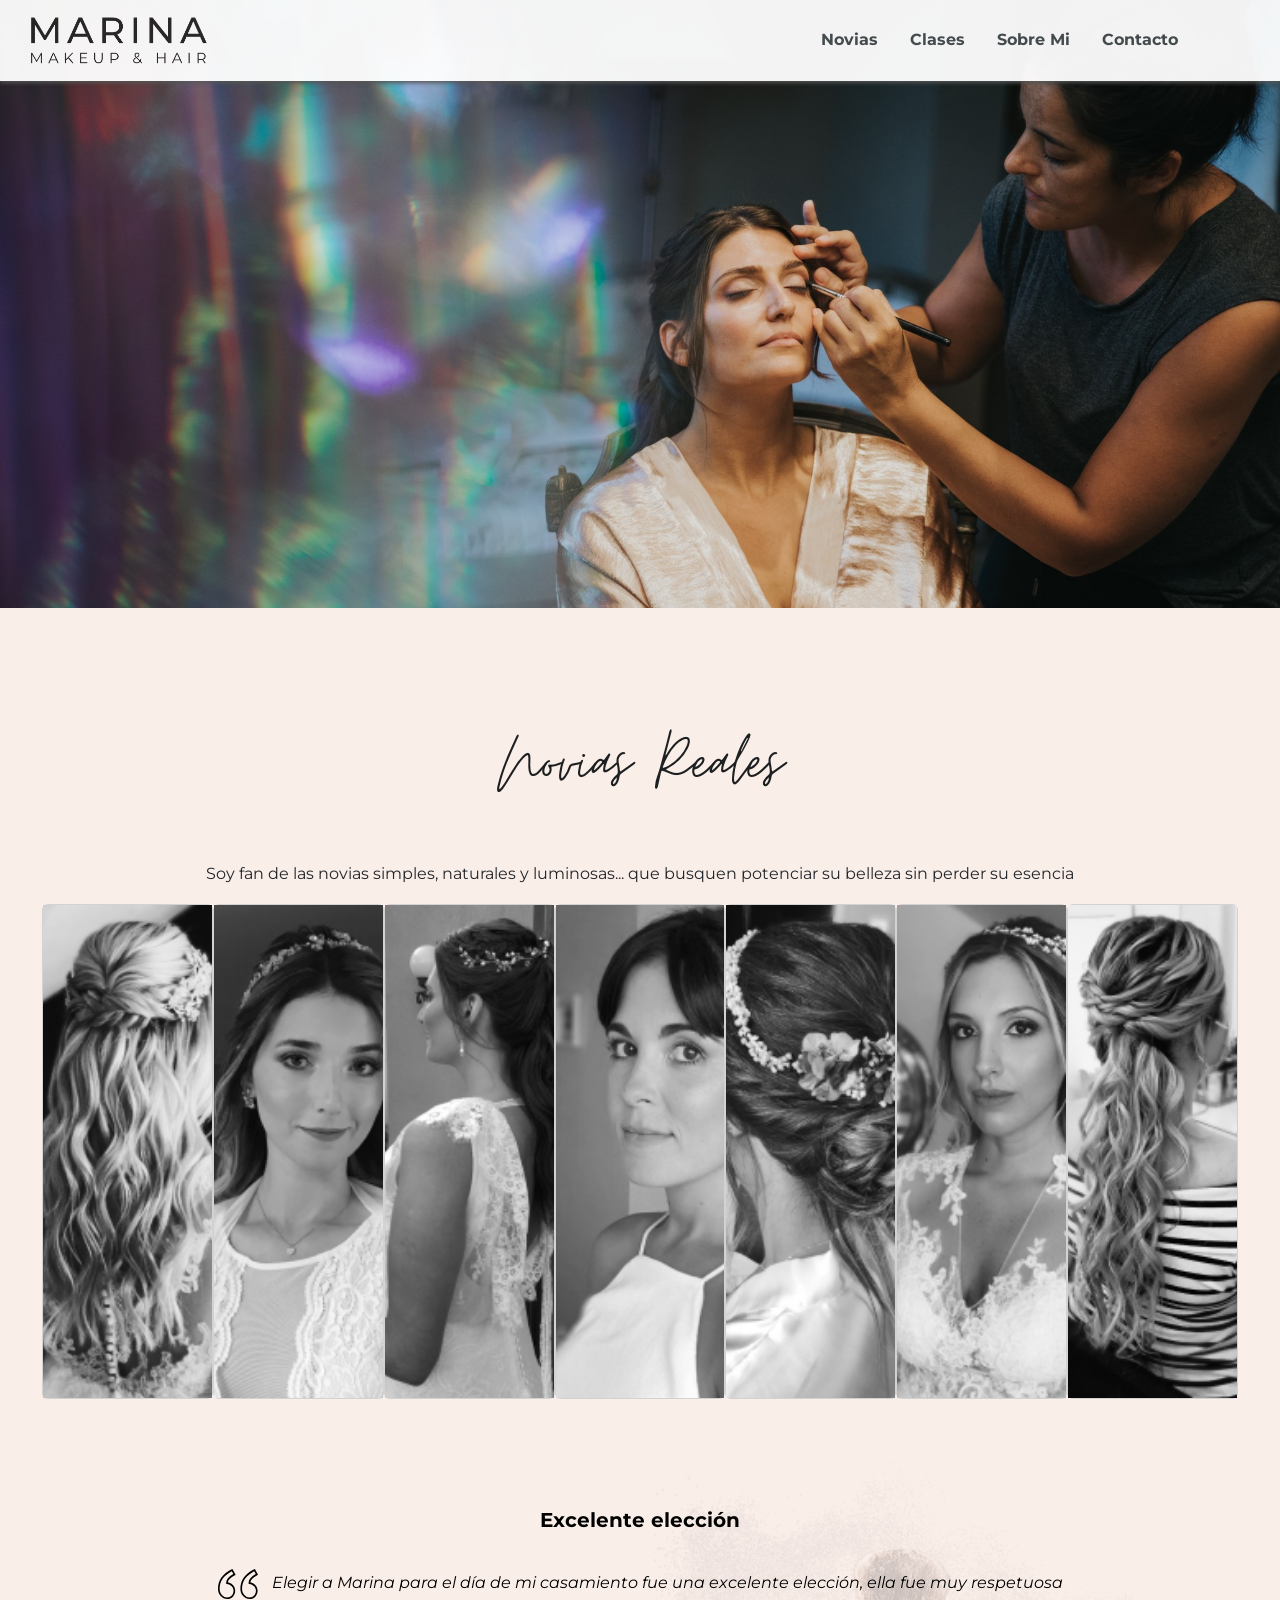
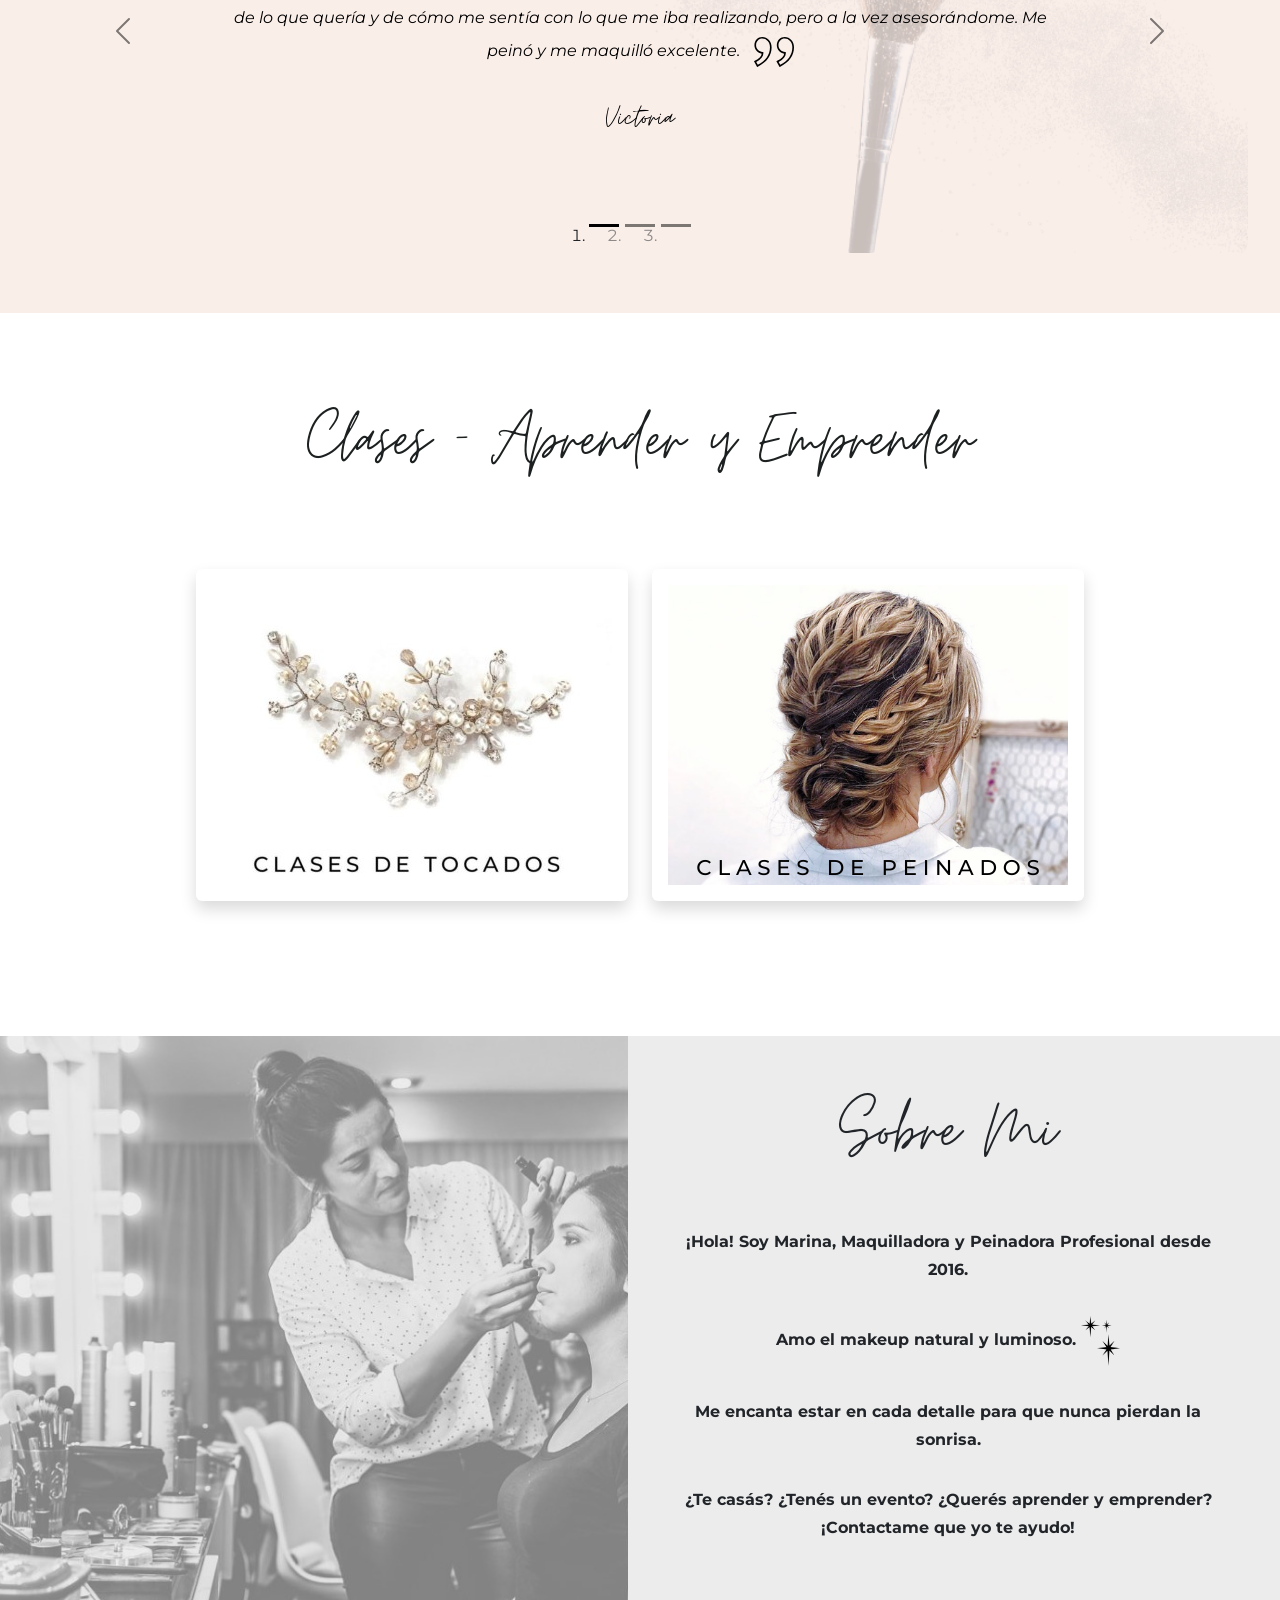
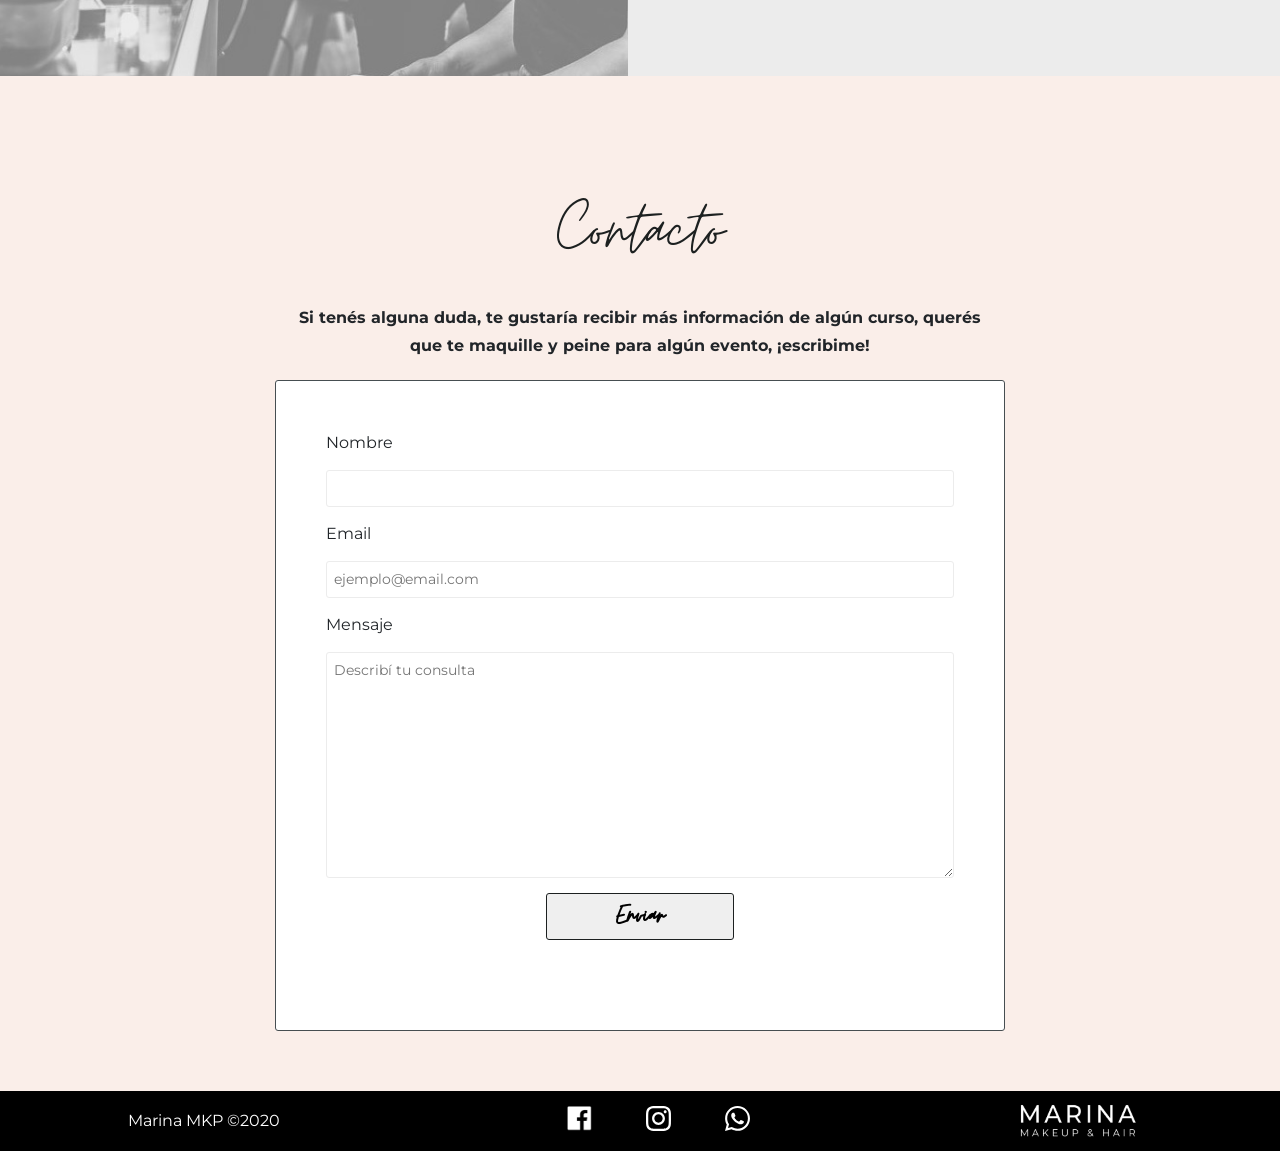
==== index.html @ 3b9f94c8 "clases text" ====
<!DOCTYPE html>
<html lang="es">
<head>
    <meta charset="UTF-8">
    <meta name="viewport" content="width=device-width, initial-scale=1.0">

    <!-- SEO -->
    <meta name="description" content="Marina Makeup: Peinado y maquillaje profesional de novias, quinceañeras, sociales. Cursos de tocados y peinado inicial y avanzado.">
    <meta name="keywords" content="Maquillaje, Maquillaje natural, Maquillaje de novia, Peinados, Novias, Brides, Bridal, Tocados, Coronas, Clases, Cursos, Makeup, Quinceañeras, Eventos, Sociales">
    <meta name="author" content="Daiana Vaisman">

    <!-- Open Graph -->
    <meta property="og:locale" content="es_ES">
    <meta property="og:type" content="website">
    <meta property="og:title" content="La mejor opción al elegir quién te maquille y peine para tu evento">
    <meta property="og:description" content="Marina es una maquilladora y peinadora profesional con años de experiencia, especializada en novias y quinceañeras.">
    <meta property="og:url" content="https://marinamkp.000webhostapp.com/">
    <meta property="og:image" content="images/mari.jpg">

    <title>Marina MKP - Peinado y Maquillaje</title>
    <link href="https://cdn.jsdelivr.net/npm/bootstrap@5.0.0-beta1/dist/css/bootstrap.min.css" rel="stylesheet" integrity="sha384-giJF6kkoqNQ00vy+HMDP7azOuL0xtbfIcaT9wjKHr8RbDVddVHyTfAAsrekwKmP1" crossorigin="anonymous">
    <link rel="stylesheet" href="css/style.css">
    <link rel="preconnect" href="https://fonts.gstatic.com">
    <link href="https://fonts.googleapis.com/css2?family=Montserrat:wght@300&display=swap" rel="stylesheet">

    <link rel="shortcut icon" href="favicon.ico" type="image/x-icon">
</head>
<body>

<!-- Nav bar -->
<header class="header">
    <nav class="navbar navbar-expand-lg navbar-light nav-shadow container-fluid">
        <div class="d-flex">
        <a class="navbar-brand" href="index.html"><img src="images/logo-black.png" alt="Logo de Marina Makeup" class="logo"></a>
        <button class="navbar-toggler" type="button" data-bs-toggle="collapse" data-bs-target="#navbarNavAltMarkup" aria-controls="navbarNavAltMarkup" aria-expanded="false" aria-label="Toggle navigation">
            <span class="navbar-toggler-icon"></span>
        </button>
        <div class="collapse navbar-collapse nav-display justify-content-end" id="navbarNavAltMarkup">
            <div class="navbar-nav">
                <a class="nav-link fw-bold me-3" href="#novias">Novias</a>
                <a class="nav-link fw-bold me-3" href="#clases">Clases</a>
                <a class="nav-link fw-bold me-3" href="#sobreMi">Sobre Mi</a>
                <a class="nav-link fw-bold" href="#contacto">Contacto</a>
            </div>
        </div>
        </div>
    </nav>    
</header>

<!-- Banner -->
        <div>
            <img src="images/banner1.jpg" alt="Banner. Marina está maquillando a una novia." class="w100 margin-mq">               
        </div>

<!-- Sección Novias -->
        <div class="space-pre-section space-pink" id="novias"></div>
        <section class="sectionPink">
        <h1 class="sectionTitle">Novias Reales</h1>
        <div class="intro"><p class="text-center">Soy fan de las novias simples, naturales y luminosas... que busquen potenciar su belleza sin perder su esencia</p></div>
        
        <div class="acordeonContainer">
            <div class="card"><img src="images/peinado1.png" alt="Peinado semi recogido con ondas y torzadas."></div>
            <div class="card"><img src="images/m1.png" alt="Maquillaje natural y corona."></div>
            <div class="card"><img src="images/peinado2.png" alt="Peinado recogido boho."></div>
            <div class="card"><img src="images/m2.png" alt="Maquillaje natural y luminoso."></div>
            <div class="card"><img src="images/peinado3.png" alt="Peinado semi recogido con corona."></div>
            <div class="card"><img src="images/m3.png" alt="Maquillane natural y luminoso."></div>
            <div class="card"><img src="images/peinado4.png" alt="Peinado semi recogido con ondas naturales y trenzas."></div>
        </div>
        <div id="carouselExampleDark" class="carousel carousel-dark slide" data-bs-ride="carousel">
            <ol class="carousel-indicators">
              <li data-bs-target="#carouselExampleDark" data-bs-slide-to="0" class="active"></li>
              <li data-bs-target="#carouselExampleDark" data-bs-slide-to="1"></li>
              <li data-bs-target="#carouselExampleDark" data-bs-slide-to="2"></li>
            </ol>
            <div class="carousel-inner">
              <div class="carousel-item active mt-5" data-bs-interval="10000">
                <img src="images/testimonials-bg.png" class="d-block w-100 mx-auto testimonials-bg" alt="Fondo testimonios">
                <div class="carousel-caption mb-lg-5 mb-md-0 mb-sm-0 caption-responsive">
                  <h5 class="testimonials-title">Excelente elección</h5>
                  <p class="testimonials">
                    <span><img class="comillas comillas-open" src="images/comillas-open.svg" alt="Comienzo del testimonio"></span>
                    <em>Elegir a Marina para el día de mi casamiento fue una excelente elección, ella fue muy respetuosa de lo que quería y de cómo me sentía con lo que me iba realizando, pero a la vez asesorándome. Me peinó y me maquilló excelente.</em>
                    <span><img class="comillas comillas-close" src="images/comillas close.svg" alt="Final del testimonio"></span>
                  </p>
                  <p class="testimonials-by">Victoria</p>
                </div>
              </div>
              <div class="carousel-item mt-5" data-bs-interval="10000">
                <img src="images/testimonials-bg.png" class="d-block w-100 mx-auto testimonials-bg" alt="Fondo testimonios">
                <div class="carousel-caption mb-lg-5 mb-md-0 mb-sm-0 caption-responsive">
                  <h5 class="testimonials-title">¡Una genia!</h5>
                  <p class="testimonials">
                    <span><img class="comillas comillas-open" src="images/comillas-open.svg" alt="Comienzo del testimonio"></span>
                    <em>Elegí a Marina para el makeup y peinado de mi casamiento y fue una excelente elección. El total del evento fueron 9 horas y tanto el maquillaje como el peinado quedaron intactos! Muy amorosa y atenta.</em>
                    <span><img class="comillas comillas-close" src="images/comillas close.svg" alt="Final del testimonio"></span>
                  </p>
                  <p class="testimonials-by">Julia</p>
                </div>
              </div>
              <div class="carousel-item mt-5" data-bs-interval="10000">
                <img src="images/testimonials-bg.png" class="d-block w-100 mx-auto testimonials-bg" alt="Fondo testimonios">
                <div class="carousel-caption mb-lg-5 mb-md-0 mb-sm-0 caption-responsive">
                  <h5 class="testimonials-title">Excelente</h5>
                  <p class="testimonials">
                    <span><img class="comillas comillas-open" src="images/comillas-open.svg" alt="Comienzo del testimonio"></span>
                    <em>Marina es una genia. Súper cálida, prolija, profesional, me trasmitió mucha tranquilidad todo el tiempo y eso me permitió a mí estar tranquila. El peinado (un recogido) me duró toda la noche, no se movió nada. Y el maquillaje me lo alabó todo el mundo.</em>
                    <span><img class="comillas comillas-close" src="images/comillas close.svg" alt="Final del testimonio"></span>
                  </p>
                  <p class="testimonials-by">Sofia</p>
                </div>
              </div>  
            <a class="carousel-control-prev" href="#carouselExampleDark" role="button" data-bs-slide="prev">
              <span class="carousel-control-prev-icon" aria-hidden="true"></span>
              <span class="visually-hidden">Previous</span>
            </a>
            <a class="carousel-control-next" href="#carouselExampleDark" role="button" data-bs-slide="next">
              <span class="carousel-control-next-icon" aria-hidden="true"></span>
              <span class="visually-hidden">Next</span>
            </a>
          </div>          
        </section>
    
    <!-- Sección Clases -->
    <div class="space-pre-section" id="clases"></div>
    <section class="section-clases">
        <h1 class="sectionTitle">Clases - Aprender y Emprender</h1>    

        <div class="container d-flex justify-content-center mt-3">
            <div class="row mt-5">
                <div class="col-lg-6 col-md-6 col-sm-12 clase-image-container">
                    <img src="images/tocados.jpg" alt="Clase de tocados" class="shadow p-3 bg-white rounded clase-image">
                    <div class="layer-top">
                        <div class="layer-text">
                            <p class="clases-text-responsive">Vamos a ir armando juntas un tocado desde cero. Te muestro distintas técnicas y combinaciones</P>
                            <p class="clases-text-responsive">Te comparto mis tips para la elección de colores, el armado y asesoramiento para la venta.</p>
                            <p class="clases-text-responsive"><img src="images/clock.png" alt="Duración"> 2:30 hrs</p> 
                            <a class="btn infoButton" target="_blank" href="https://api.whatsapp.com/send?phone=5491169494009?text=Me%20interesa%20la%20clase%20de%20tocados" role="button">Me Interesa</a>
                        </div>
                    </div>
                </div>
                <div class="col-lg-6 col-md-6 col-sm-12 clase-image-container">    
                    <img src="images/clases-peinados.png" alt="Clase de peinados" class="shadow p-3 bg-white rounded clase-image">
                    <div class="layer-top">
                        <div class="layer-text">
                            <p class="clases-text-responsive">Te voy a enseñar a utilizar los distintos productos y herramientas para lograr los efectos deseados, según las características del cabello de la clienta.</P>
                            <p class="clases-text-responsive">No necesitás tener conocimientos previos. Al final del curso vas a poder realizar semirecogidos y recogidos, clásicos y bohemios.</p>
                            <a class="btn infoButton" target="_blank" href="https://api.whatsapp.com/send?phone=5491169494009?text=Me%20interesa%20la%20clase%20de%20peinados" role="button">Me Interesa</a>
                        </div>
                    </div>                  
                </div>
            </div>
        </div>
    </section>
    
    <!-- Sección Sobre Mi -->
    <div class="space-pre-section" id="sobreMi"></div>
    <section class="sectionSobreMi">
      <div class="row w100">
        <div class="col-lg-6 col-md-12 col-sm-12 p-0">
            <img src="images/mari.jpg" alt="Marina maquillando y peinando a una novia." class="w100 sobreMi-image">
        </div>
        <div class="col-lg-6 col-md-12 col-sm-12 p-0">
            <h1 class="text-center m-lg-5 mt-md-3 m-sm-5 sobreMi-responsive">Sobre Mi</h1>
            <div class="text-center text-bold sobreMi-text-responsive">
                  <p class="ps-5 pe-5">
                    ¡Hola! Soy Marina, Maquilladora y Peinadora Profesional desde 2016. 
                  </p>
                  <p class="ps-5 pe-5">
                    Amo el makeup natural y luminoso. <span><img src="images/spark.png" alt="luminoso"></span>
                  </p>
                  <p class="ps-5 pe-5">
                    Me encanta estar en cada detalle para que nunca pierdan la sonrisa.
                  </p>
                  <p class="ps-5 pe-5">
                    ¿Te casás? ¿Tenés un evento? ¿Querés aprender y emprender? ¡Contactame que yo te ayudo!
                  </p>
            </div>
        </div>
      </div>
    </section>
    
    
    <!-- Sección Contacto -->
    <div class="space-pre-section space-pink" id="contacto"></div>
    <section class="sectionPink section-contacto">
        <h1 class="sectionTitle">Contacto</h1>
        <p class="text-center text-bold text-contacto">Si tenés alguna duda, te gustaría recibir más información de algún curso, querés que te maquille y peine para algún evento, ¡escribime!</p>

        <form method="POST"  class="formContacto" data-email="from_email@example.com"
          action="https://script.google.com/macros/s/AKfycbwLW9znXE1hlAdqpUrBa3d4pIQdQ1Z7xFdCgonW/exec">

          <div class="form-row form-elements">
              <label for="name">Nombre </label>
              <input type="text" id="name" name="name" />
            
              <label for="email">Email</label>
              <input id="email" 
              name="email" 
              type="email" 
              value=""
              placeholder="ejemplo@email.com" />
            
              <label for="message">Mensaje</label>
              <textarea id="message" 
              name="message" 
              rows="10" 
              cols="30"
              placeholder="Describí tu consulta"></textarea>
             

            <button class="infoButton form-button">Enviar</button>
          </div>  
          <div class="thankyou_message" style="display:none;">
            <h2><em>¡Gracias! Tu mensaje se envió exitosamente.</em></h2>
          </div>
        </form>
    </section>

    <!-- Footer -->
    <footer class="footer">
        <div><p class="white footer-responsive">Marina MKP ©2020</p></div>
        <ul class="menu-footer">
            <li><a target="_blank" href="https://www.facebook.com/marina.mkp/"><img src="images/fb-white.jpg" alt="Marina MKP Facebook" class="footer-social"></a></li>
            <li><a target="_blank" href="https://www.instagram.com/marina.mkp/"><img src="images/ig-white.svg" alt="Marina MKP Instagram" class="footer-social"></a></li>
            <li><a target="_blank" href="https://wa.me/message/HCA2DBCOOEBUL1"><img src="images/wp-white.svg" alt="" class="footer-social"></a></li>
        </ul>
        <img class="logoFooter" src="images/logo-white.png" alt="Logo Footer">
    </footer>

    <!-- Submit the Form to Google Using "AJAX" -->
    <script data-cfasync="false" type="text/javascript"
    src="form-submission-handler.js"></script>
    <!-- END -->

    <!-- Option 1: Bootstrap Bundle with Popper -->
    <!-- <script src="https://cdn.jsdelivr.net/npm/bootstrap@5.0.0-beta1/dist/js/bootstrap.bundle.min.js" integrity="sha384-ygbV9kiqUc6oa4msXn9868pTtWMgiQaeYH7/t7LECLbyPA2x65Kgf80OJFdroafW" crossorigin="anonymous"></script> -->

    <!-- Option 2: Separate Popper and Bootstrap JS -->
    <script src="https://cdn.jsdelivr.net/npm/@popperjs/core@2.5.4/dist/umd/popper.min.js" integrity="sha384-q2kxQ16AaE6UbzuKqyBE9/u/KzioAlnx2maXQHiDX9d4/zp8Ok3f+M7DPm+Ib6IU" crossorigin="anonymous"></script>
    <script src="https://cdn.jsdelivr.net/npm/bootstrap@5.0.0-beta1/dist/js/bootstrap.min.js" integrity="sha384-pQQkAEnwaBkjpqZ8RU1fF1AKtTcHJwFl3pblpTlHXybJjHpMYo79HY3hIi4NKxyj" crossorigin="anonymous"></script>  
</body>
</html>
---- css/style.css ----
@charset "UTF-8";
@font-face {
  font-family: Handletters;
  src: url(../fonts/handletters/Handletters.otf);
}
@font-face {
  font-family: Moontime;
  src: url(../fonts/MoonTime-Regular.otf);
}
.header {
  position: fixed;
  width: 100%;
  top: 0;
  background-color: #FFFFFF;
  opacity: 0.95;
  z-index: 5;
}

.logo {
  max-width: 25%;
  margin-left: 20px;
}

.navbar-nav a {
  margin-right: 50px;
  color: #464E51;
  font-weight: bold;
}
.navbar-nav a:last-of-type {
  margin-right: 0;
}
.navbar-nav a:hover {
  color: #1C2020;
  font-weight: bolder;
}

.nav-shadow {
  box-shadow: 0 2px 4px 0 #555;
}

@media only screen and (max-width: 414px) {
  .header {
    position: relative;
  }

  .nav-display {
    display: block;
  }
}
@media only screen and (min-width: 415px) and (max-width: 960px) {
  .margin-mq {
    margin-top: 70px;
  }
}
.logoFooter {
  max-width: 10%;
  margin: 10px;
}

.footer {
  background-color: #000000;
  display: flex;
  justify-content: space-around;
}

.footer-social {
  max-width: 25px;
}

.menu-footer {
  margin-top: 15px;
}
.menu-footer li {
  display: inline;
  margin-right: 50px;
}
.menu-footer li:last-of-type {
  margin-right: 0;
}

@media only screen and (max-width: 414px) {
  .footer-responsive {
    font-size: 0.8rem;
    margin-left: 5px;
  }

  .footer-social {
    max-width: 20px;
  }

  .menu-footer {
    padding-left: 0;
  }
  .menu-footer li {
    margin-right: 20px;
  }

  .logoFooter {
    display: none;
  }
}
@media only screen and (min-width: 415px) and (max-width: 960px) {
  .logoFooter {
    max-width: 17%;
  }
}
/* Acordeón Novias */
.acordeonContainer {
  display: flex;
  justify-content: center;
  align-items: center;
  margin: 10px;
  overflow: hidden;
}

.card {
  flex: 1;
  transition: all 1s ease-in-out;
  height: 55vmin;
  position: relative;
}
.card:hover {
  flex-grow: 2;
}
.card img {
  width: 100%;
  height: 100%;
  object-fit: cover;
  transition: all 1s ease-in-out;
  filter: grayscale(100%);
}
.card img:hover {
  filter: grayscale(0);
}

/* Carousel Testimonials */
.testimonials-bg {
  opacity: 0.2;
}

.testimonials-title {
  font-weight: bolder;
}

.testimonials {
  text-align: center;
}

.comillas {
  max-width: 40px;
}

.comillas-open {
  margin-right: 10px;
}

.comillas-close {
  margin-left: 10px;
}

.testimonials-by {
  font-family: Moontime;
  font-size: 35px;
  margin-top: 0;
}

@media only screen and (max-width: 414px) {
  .comillas {
    max-width: 30px;
  }

  .testimonials-bg {
    display: none;
  }

  .testimonials-bg {
    opacity: 0;
    max-width: 0;
  }

  .caption-responsive {
    position: relative;
    margin: 0 auto;
    width: 70%;
    left: 0;
  }
}
@media only screen and (min-width: 415px) and (max-width: 960px) {
  .caption-responsive {
    position: relative;
    margin: 0 auto;
    width: 70%;
    left: 0;
  }

  .testimonials-bg {
    opacity: 0;
    max-width: 0;
  }
}
.sectionContacto {
  background-color: #FAEEE9;
  margin: 0 20%;
  display: flex;
  flex-direction: column;
  align-items: center;
}

.text-contacto {
  margin: 0 250px 20px 250px;
}

.formContacto {
  background-color: #FFFFFF;
  border: 1px solid #464E51;
  border-radius: 3px;
  width: 60%;
  padding: 50px;
  margin: auto;
}

.form-row {
  margin-bottom: 40px;
  display: flex;
  justify-content: flex-start;
  flex-direction: column;
  flex-wrap: wrap;
}

.form-row input[type=text],
.form-row input[type=email],
.form-row textarea {
  background-color: #FFFFFF;
  border: 1px solid #ececec;
  border-radius: 3px;
  width: 100%;
  padding: 7px;
  font-size: 14px;
  margin-bottom: 15px;
}

.form-row label {
  margin-bottom: 15px;
}

.form-row input[type=text]:invalid,
.form-row input[type=email]:invalid {
  border: 1px solid #D55C5F;
  color: #D55C5F;
  box-shadow: none;
}

.form-button {
  width: 30%;
}

@media only screen and (max-width: 414px) {
  .text-contacto {
    margin: 0 0 10px 0;
  }

  .formContacto {
    width: 100%;
    padding: 25px;
  }

  .form-button {
    width: 100%;
  }
}
@media only screen and (min-width: 415px) and (max-width: 960px) {
  .text-contacto {
    margin: 0 100px 20px 100px;
  }

  .form-button {
    width: 50%;
  }

  .formContacto {
    width: 80%;
  }
}
.section-clases {
  padding: 2rem;
}

.clase-image-container {
  position: relative;
  margin-bottom: 10px;
}

.clase-image {
  display: block;
  height: auto;
  width: 100%;
}

.layer-top {
  position: absolute;
  top: 0;
  bottom: 0;
  left: 0;
  right: 0;
  height: 100%;
  width: 100%;
  opacity: 0;
  transition: 0.5s ease;
  background-color: #ececec;
}

.clase-image-container:hover .layer-top {
  opacity: 1;
}

.layer-text {
  color: #1C2020;
  position: absolute;
  top: 60%;
  -webkit-transform: translate(0%, -65%);
  -ms-transform: translate(0%, -65%);
  transform: translate(0%, -65%);
  text-align: center;
  font-size: 0.8rem;
  padding: 10px;
}

.infoButton {
  font-family: Moontime;
  font-size: 30px;
  font-weight: bold;
  padding: 0px 35px;
  border: 1px solid #1C2020;
  border-radius: 3px;
  margin: auto;
}

@media only screen and (max-width: 414px) {
  .clase-image-container {
    margin-bottom: 45px;
  }

  .layer-top {
    height: 125%;
    top: -25px;
  }

  .layer-text {
    top: 65%;
  }

  .clases-text-responsive {
    margin-top: 0;
  }
}
@media only screen and (min-width: 415px) and (max-width: 960px) {
  .clases-text-responsive {
    margin-top: 0;
  }
}
.sectionSobreMi {
  background-color: #ececec;
  margin-top: 45px;
}

.sobreMi-image {
  opacity: 0.5;
}

@media only screen and (max-width: 414px) {
  .sobreMi-responsive {
    position: relative;
    bottom: 90%;
  }

  .sobreMi-text-responsive {
    position: relative;
    bottom: 13%;
  }
}
@media only screen and (min-width: 415px) and (max-width: 960px) {
  .sobreMi-text-responsive {
    position: relative;
    bottom: 6%;
  }
}
* {
  margin: 0;
  padding: 0;
  box-sizing: border-box;
  text-decoration: none;
}

body {
  font-family: "Montserrat", sans-serif;
}

p {
  margin-top: 2rem;
  line-height: 1.75em;
}

h1 {
  font-family: Moontime;
  font-size: 5rem;
}

h2 {
  font-size: 1rem;
  text-align: center;
  font-weight: bold;
}

.w100 {
  width: 100%;
}

.w30 {
  width: 30%;
}

.white {
  color: #FFFFFF;
  margin-top: 1em;
}

.intro {
  padding: 0 10%;
}

.text-bold {
  font-weight: bold;
}

/* Secciones */
.sectionTitle {
  color: #1C2020;
  text-align: center;
  display: flex;
  position: relative;
  justify-content: center;
  font-weight: 200;
  padding-bottom: 1rem;
}

.space-pre-section {
  padding: 1.5rem;
}

.space-pink {
  background-color: #FAEEE9;
}

.sectionPink {
  background-color: #FAEEE9;
  padding: 60px 2rem;
}

/* Mobile Styles */
@media only screen and (max-width: 414px) {
  h1 {
    font-size: 3rem;
  }

  .sectionPink {
    padding: 0px 2rem 20px 2rem;
  }

  .sectionTitle {
    padding-bottom: 0;
  }
}

/*# sourceMappingURL=style.css.map */
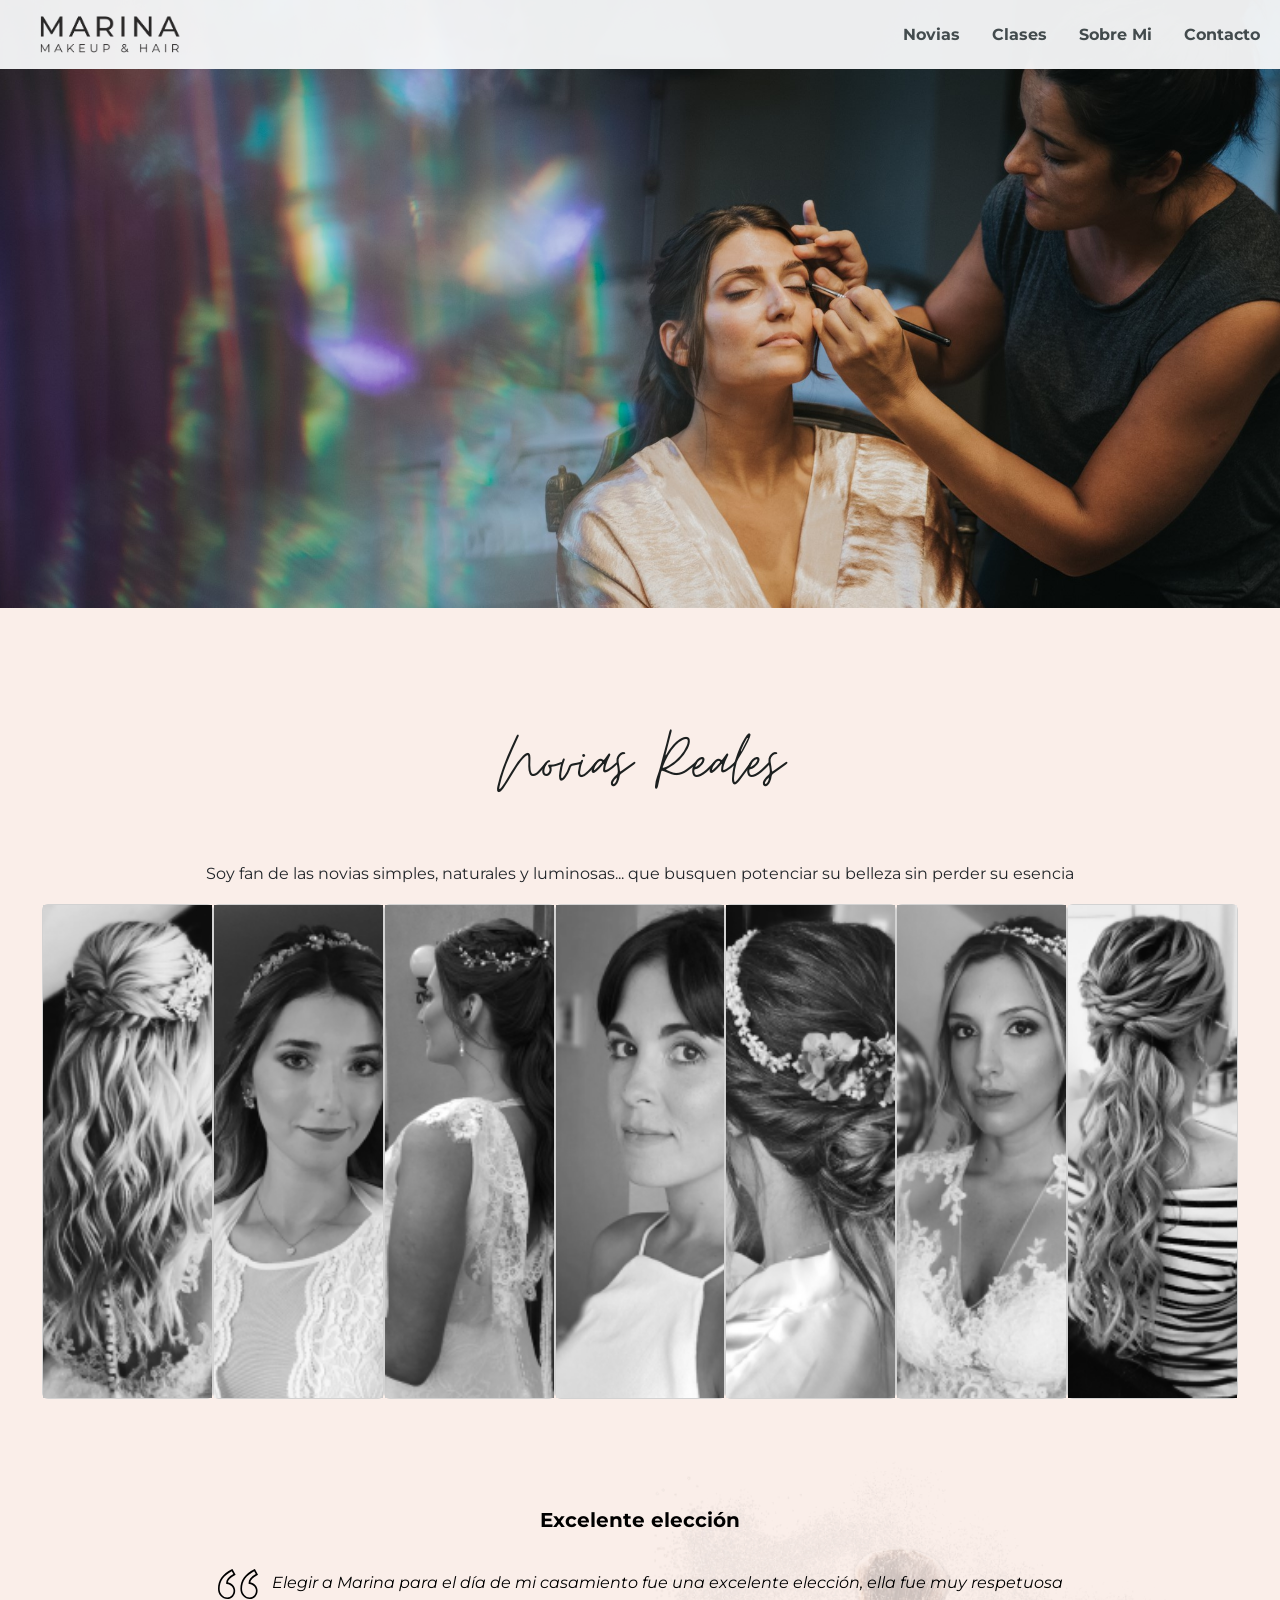
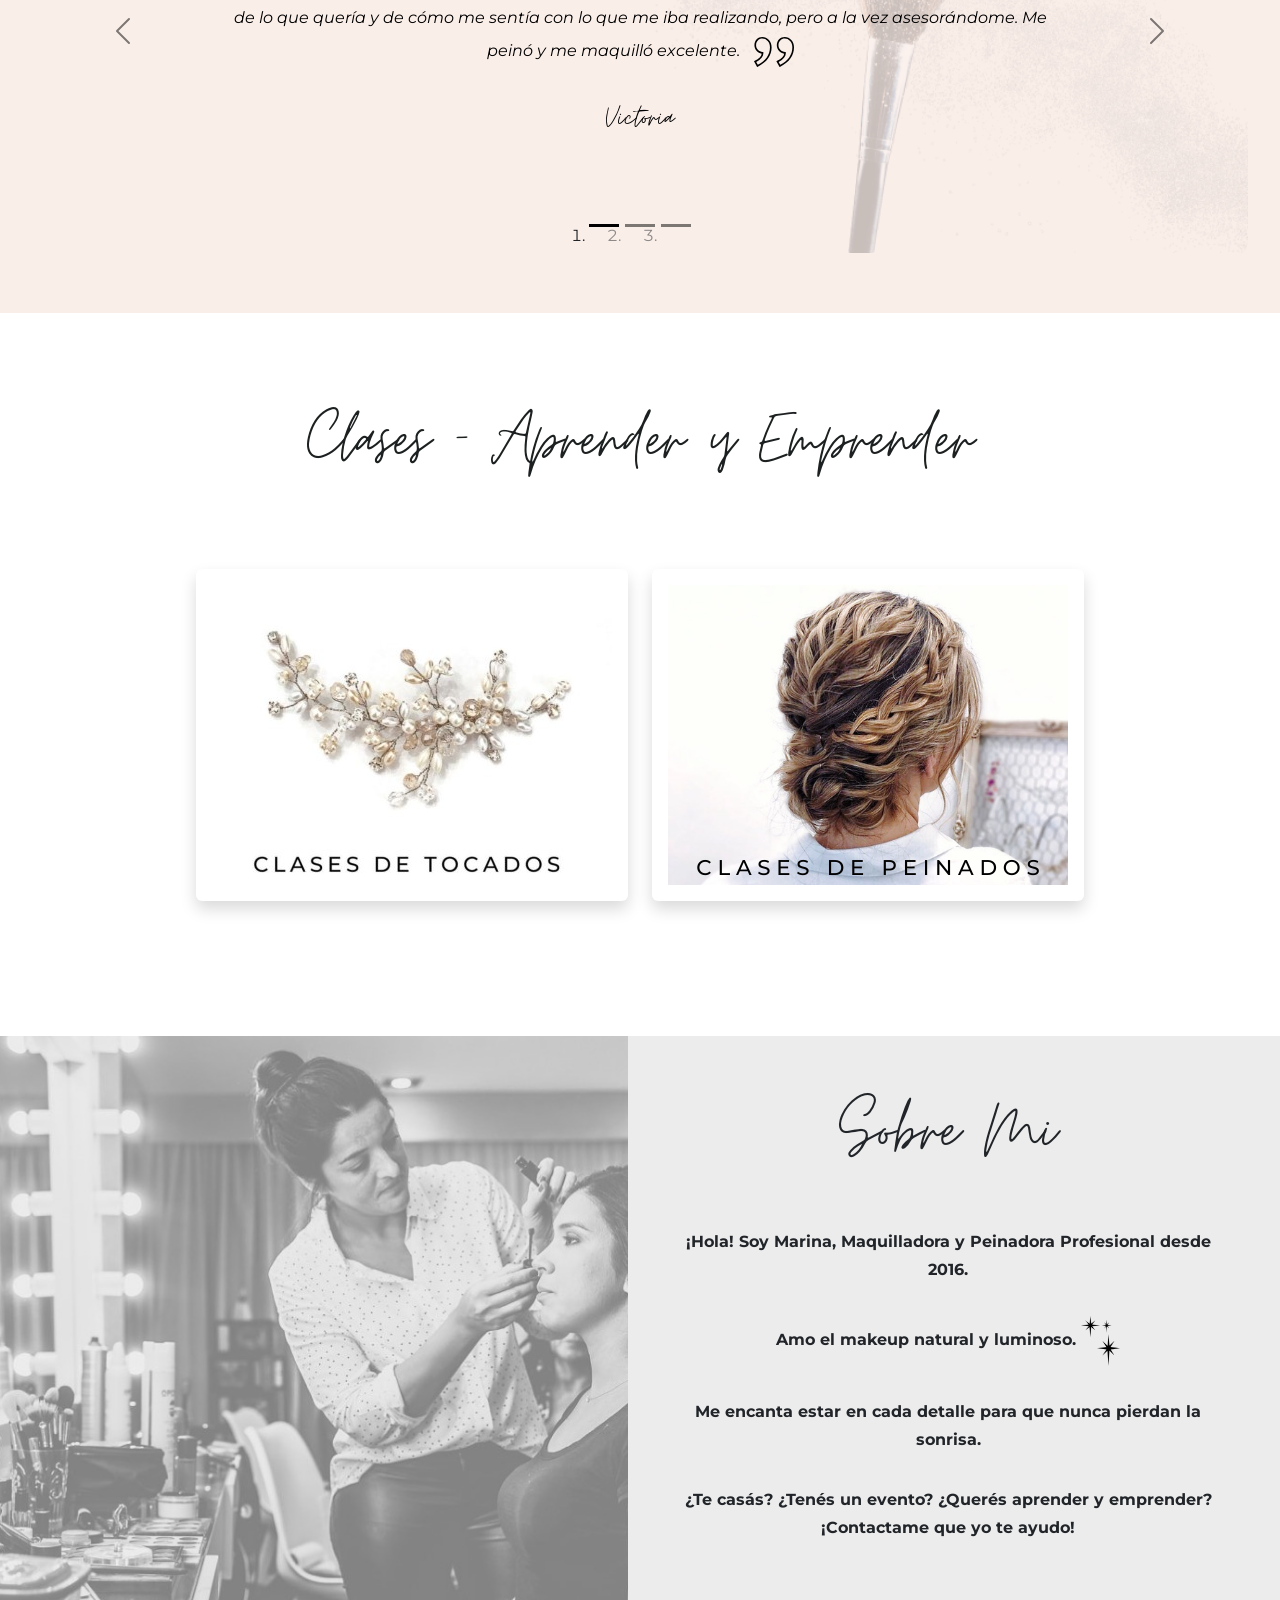
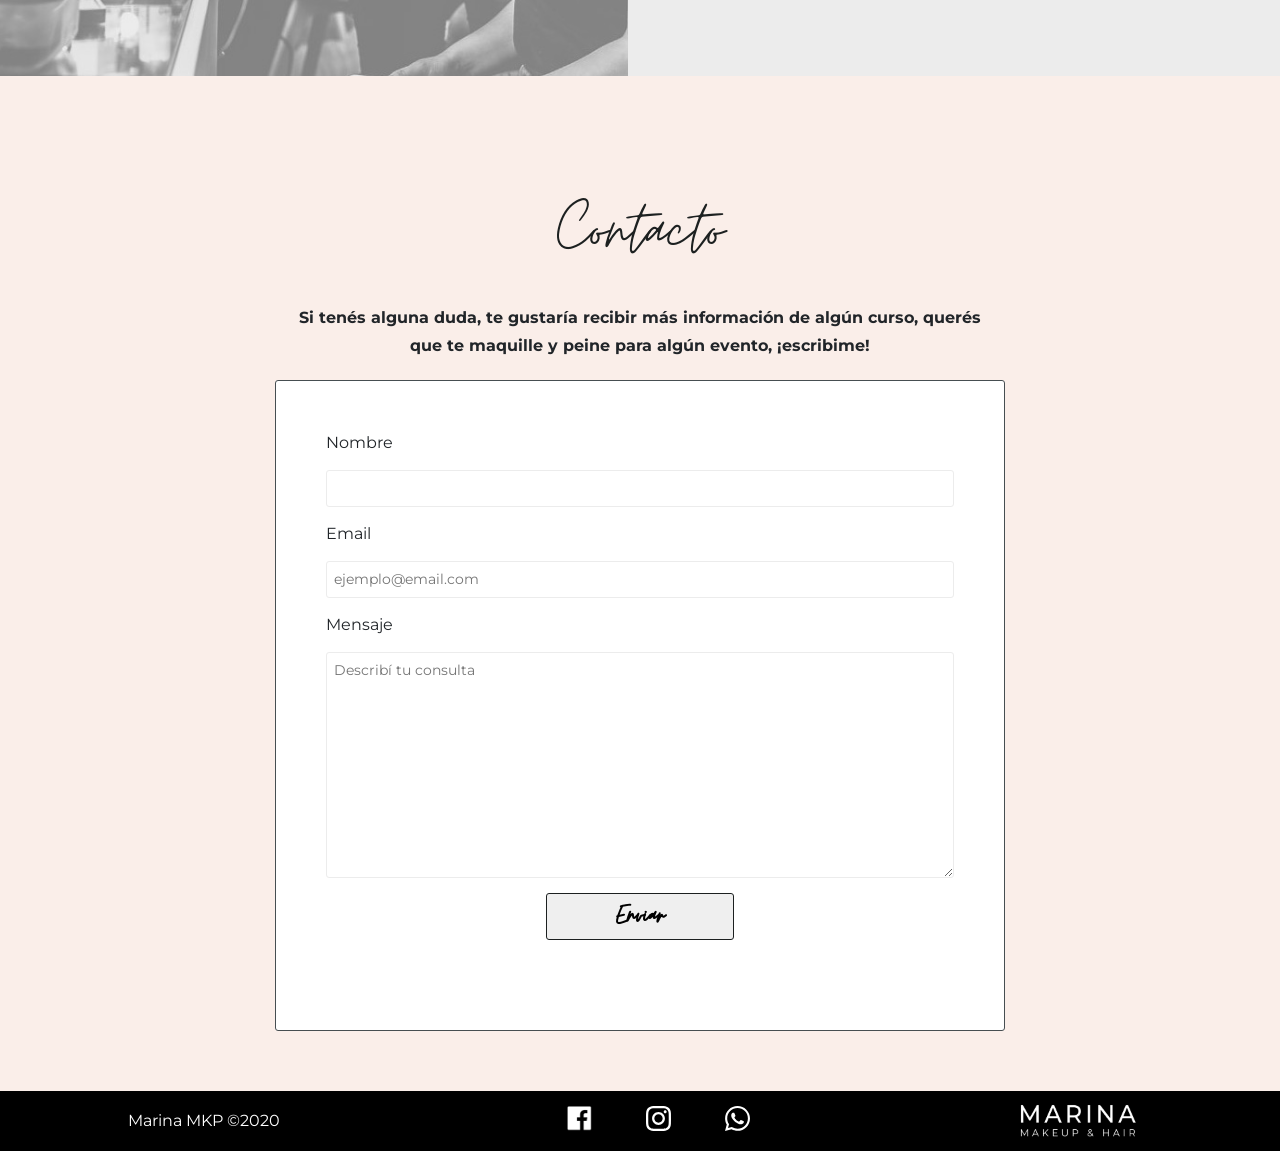
==== commit 704af62b: "nav-bar fix" ====
--- a/index.html
+++ b/index.html
@@ -29,7 +29,35 @@
 
 <!-- Nav bar -->
 <header class="header">
-    <nav class="navbar navbar-expand-lg navbar-light nav-shadow container-fluid">
+  <nav class="navbar navbar-expand-lg navbar-light bg-light">
+    <div class="container-fluid">
+      <a class="navbar-brand w-50" href="index.html"><img src="images/logo-black.png" alt="Logo de Marina Makeup" class="logo"></a>
+      <button class="navbar-toggler" type="button" data-bs-toggle="collapse" data-bs-target="#navbarNavAltMarkup" aria-controls="navbarNavAltMarkup" aria-expanded="false" aria-label="Toggle navigation">
+        <span class="navbar-toggler-icon"></span>
+      </button>
+      <div class="collapse navbar-collapse nav-bar-end" id="navbarNavAltMarkup">
+        <div class="navbar-nav">
+          <a class="nav-link fw-bold me-3" href="#novias">Novias</a>
+          <a class="nav-link fw-bold me-3" href="#clases">Clases</a>
+          <a class="nav-link fw-bold me-3" href="#sobreMi">Sobre Mi</a>
+          <a class="nav-link fw-bold" href="#contacto">Contacto</a>
+        </div>
+      </div>
+    </div>
+  </nav>
+
+
+
+
+
+
+
+
+
+
+
+
+  <!-- <nav class="navbar navbar-expand-lg navbar-light nav-shadow container-fluid">
         <div class="d-flex">
         <a class="navbar-brand" href="index.html"><img src="images/logo-black.png" alt="Logo de Marina Makeup" class="logo"></a>
         <button class="navbar-toggler" type="button" data-bs-toggle="collapse" data-bs-target="#navbarNavAltMarkup" aria-controls="navbarNavAltMarkup" aria-expanded="false" aria-label="Toggle navigation">
@@ -44,7 +72,7 @@
             </div>
         </div>
         </div>
-    </nav>    
+    </nav>     -->
 </header>
 
 <!-- Banner -->
--- a/css/style.css
+++ b/css/style.css
@@ -36,6 +36,10 @@
 
 .nav-shadow {
   box-shadow: 0 2px 4px 0 #555;
+}
+
+.nav-bar-end {
+  justify-content: flex-end;
 }
 
 @media only screen and (max-width: 414px) {
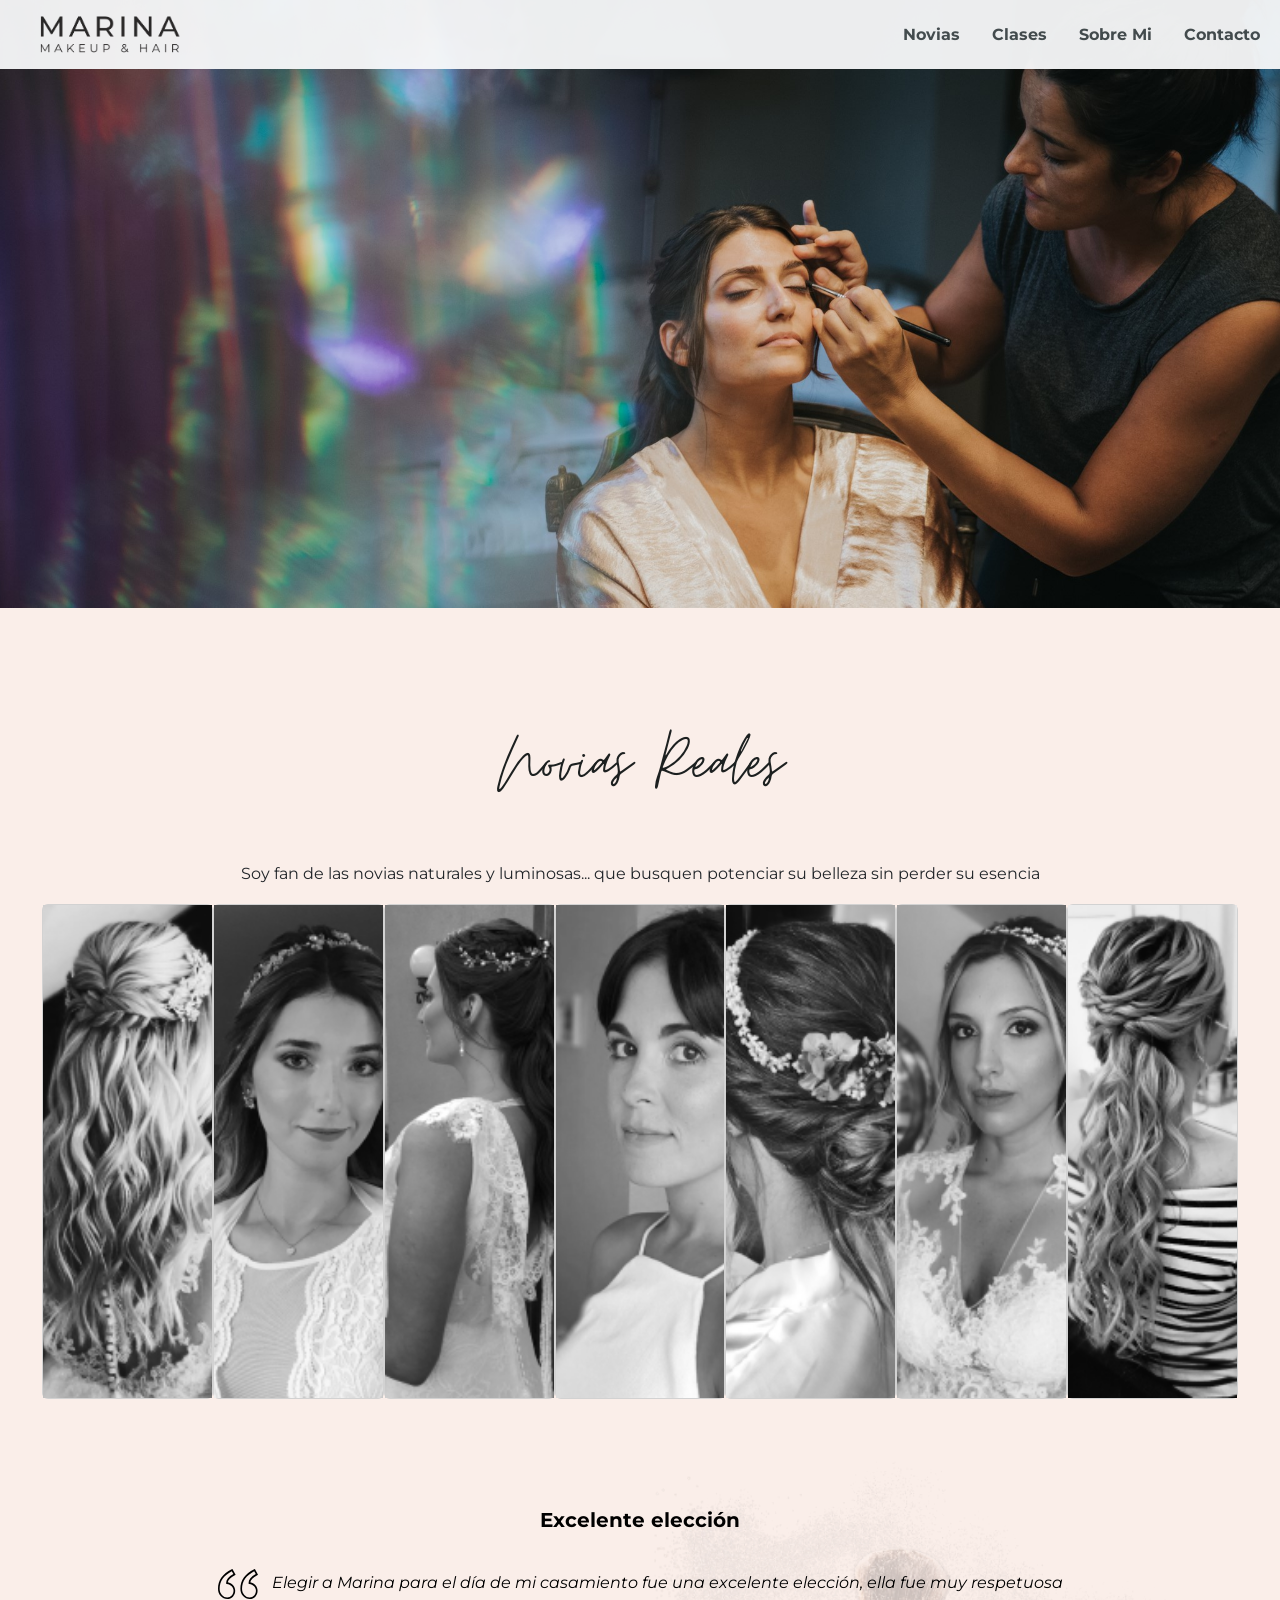
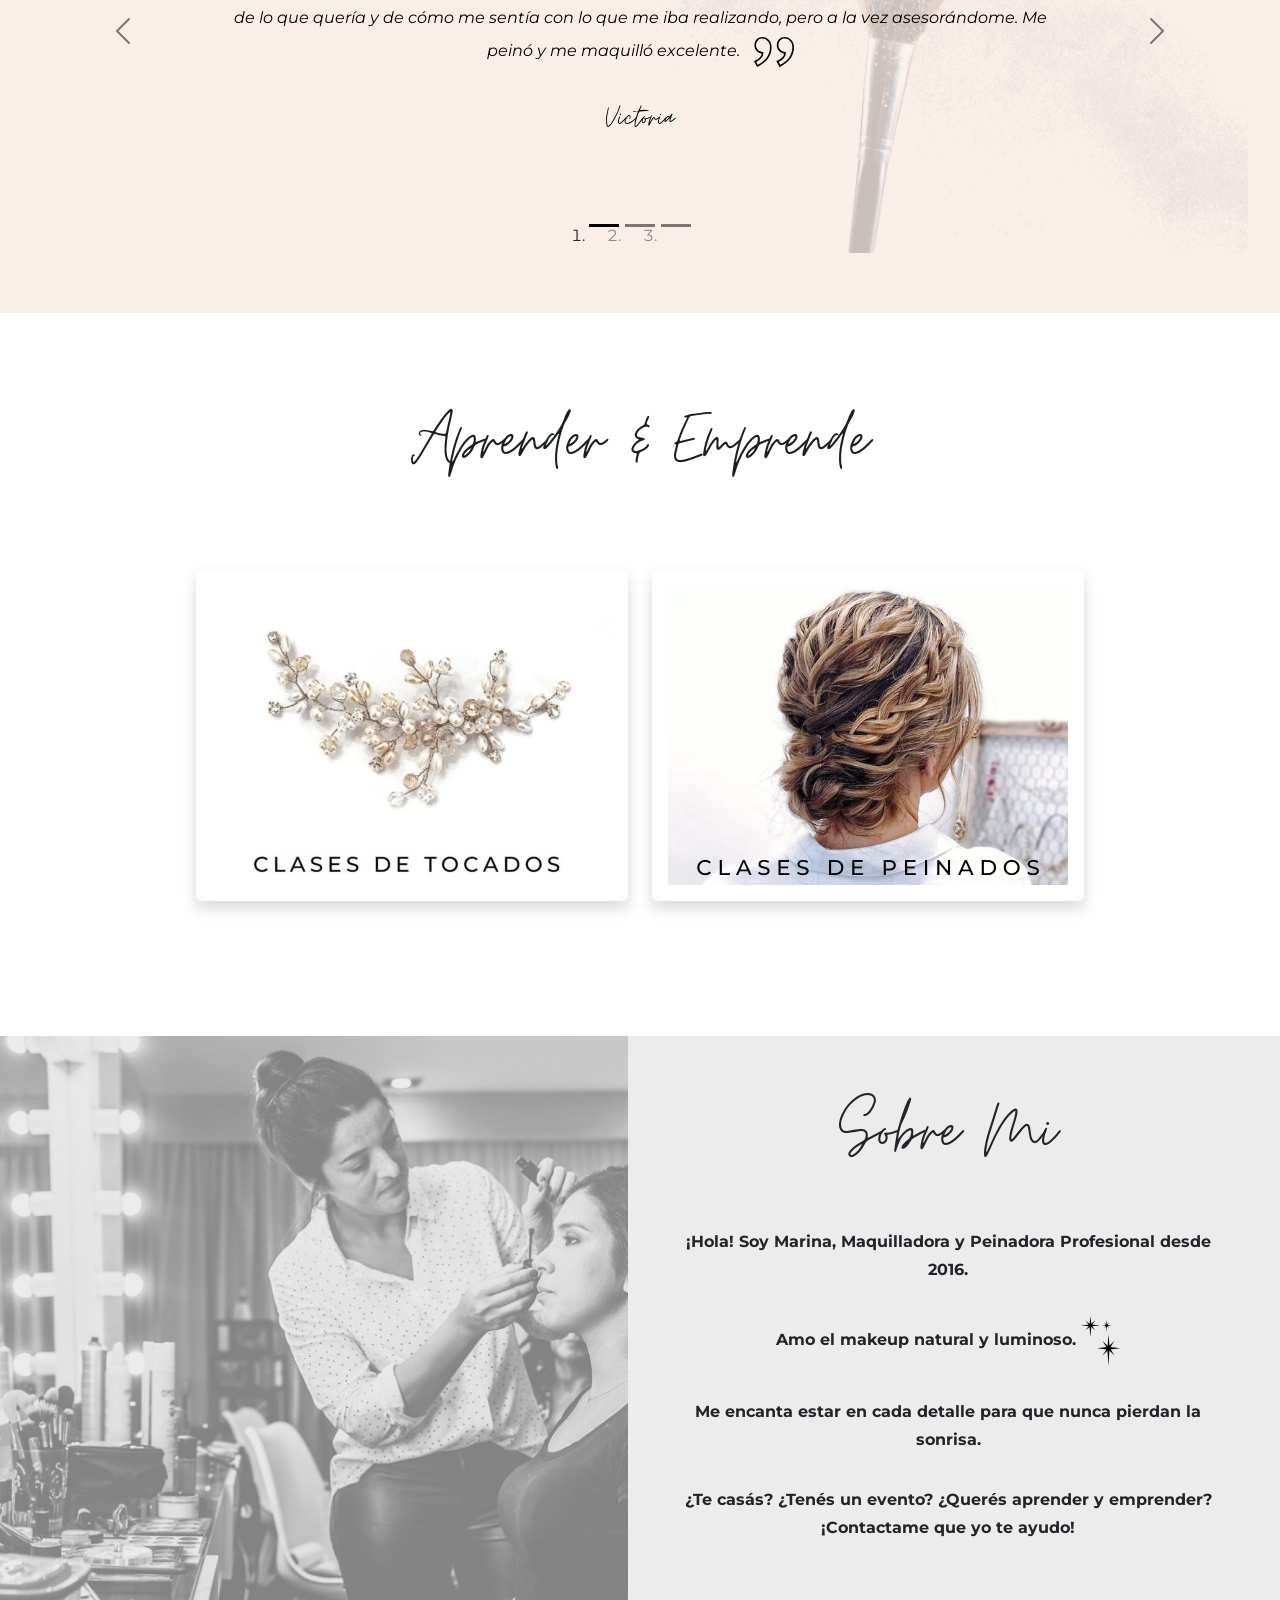
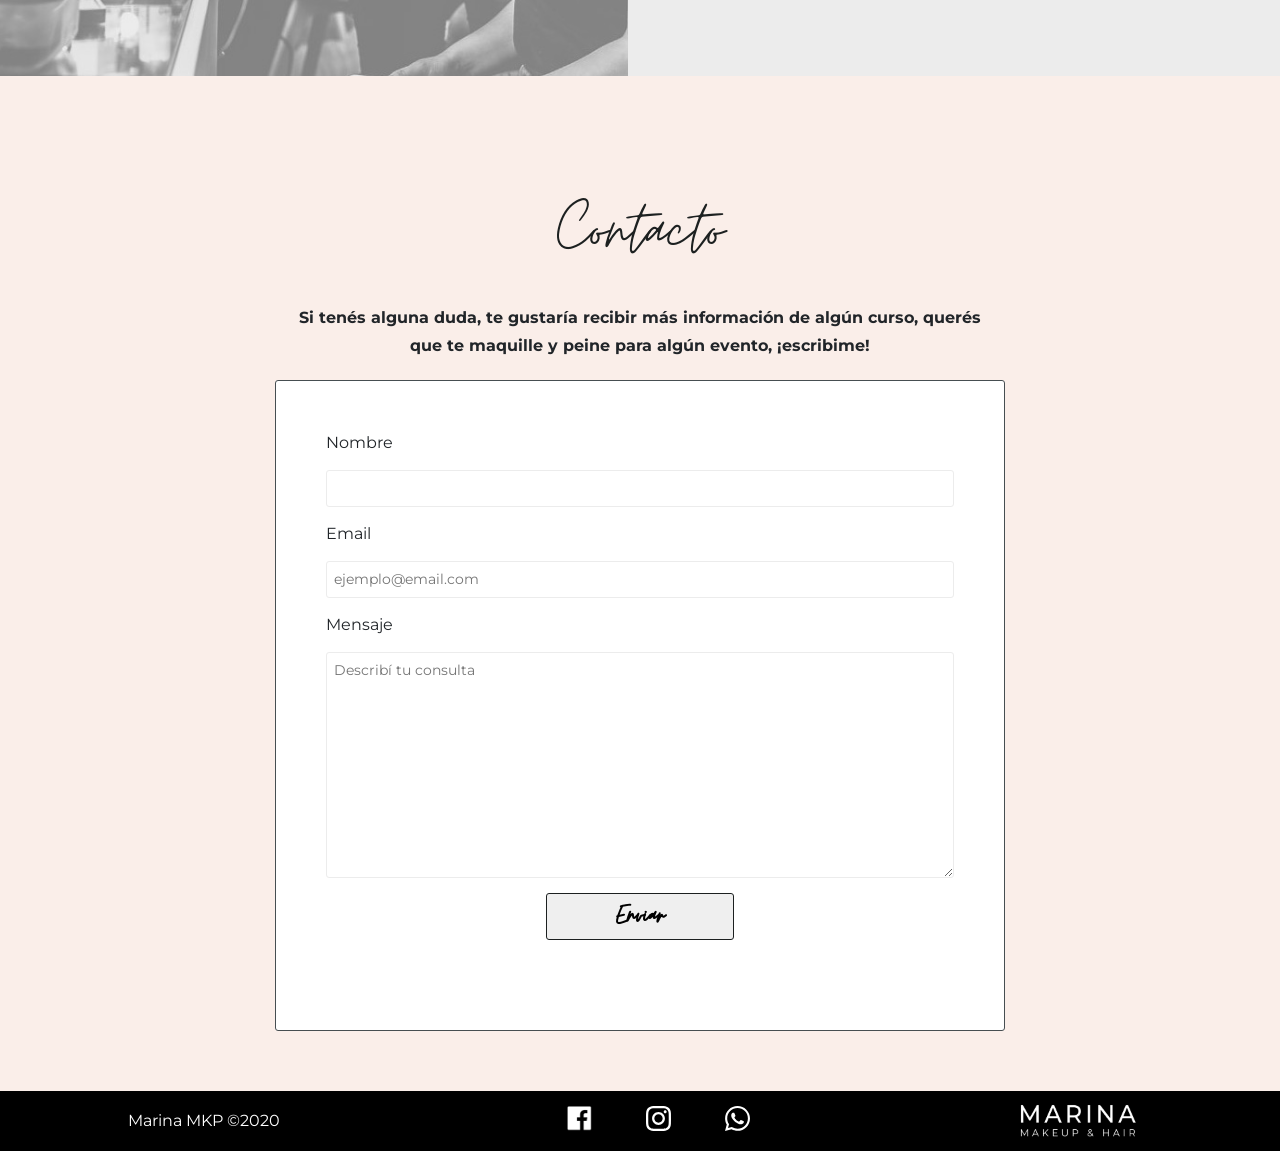
==== commit 5fd9e8c1: "text changes" ====
--- a/index.html
+++ b/index.html
@@ -45,18 +45,6 @@
       </div>
     </div>
   </nav>
-
-
-
-
-
-
-
-
-
-
-
-
   <!-- <nav class="navbar navbar-expand-lg navbar-light nav-shadow container-fluid">
         <div class="d-flex">
         <a class="navbar-brand" href="index.html"><img src="images/logo-black.png" alt="Logo de Marina Makeup" class="logo"></a>
@@ -84,7 +72,7 @@
         <div class="space-pre-section space-pink" id="novias"></div>
         <section class="sectionPink">
         <h1 class="sectionTitle">Novias Reales</h1>
-        <div class="intro"><p class="text-center">Soy fan de las novias simples, naturales y luminosas... que busquen potenciar su belleza sin perder su esencia</p></div>
+        <div class="intro"><p class="text-center">Soy fan de las novias naturales y luminosas... que busquen potenciar su belleza sin perder su esencia</p></div>
         
         <div class="acordeonContainer">
             <div class="card"><img src="images/peinado1.png" alt="Peinado semi recogido con ondas y torzadas."></div>
@@ -152,7 +140,7 @@
     <!-- Sección Clases -->
     <div class="space-pre-section" id="clases"></div>
     <section class="section-clases">
-        <h1 class="sectionTitle">Clases - Aprender y Emprender</h1>    
+        <h1 class="sectionTitle">Aprender & Emprende</h1>    
 
         <div class="container d-flex justify-content-center mt-3">
             <div class="row mt-5">
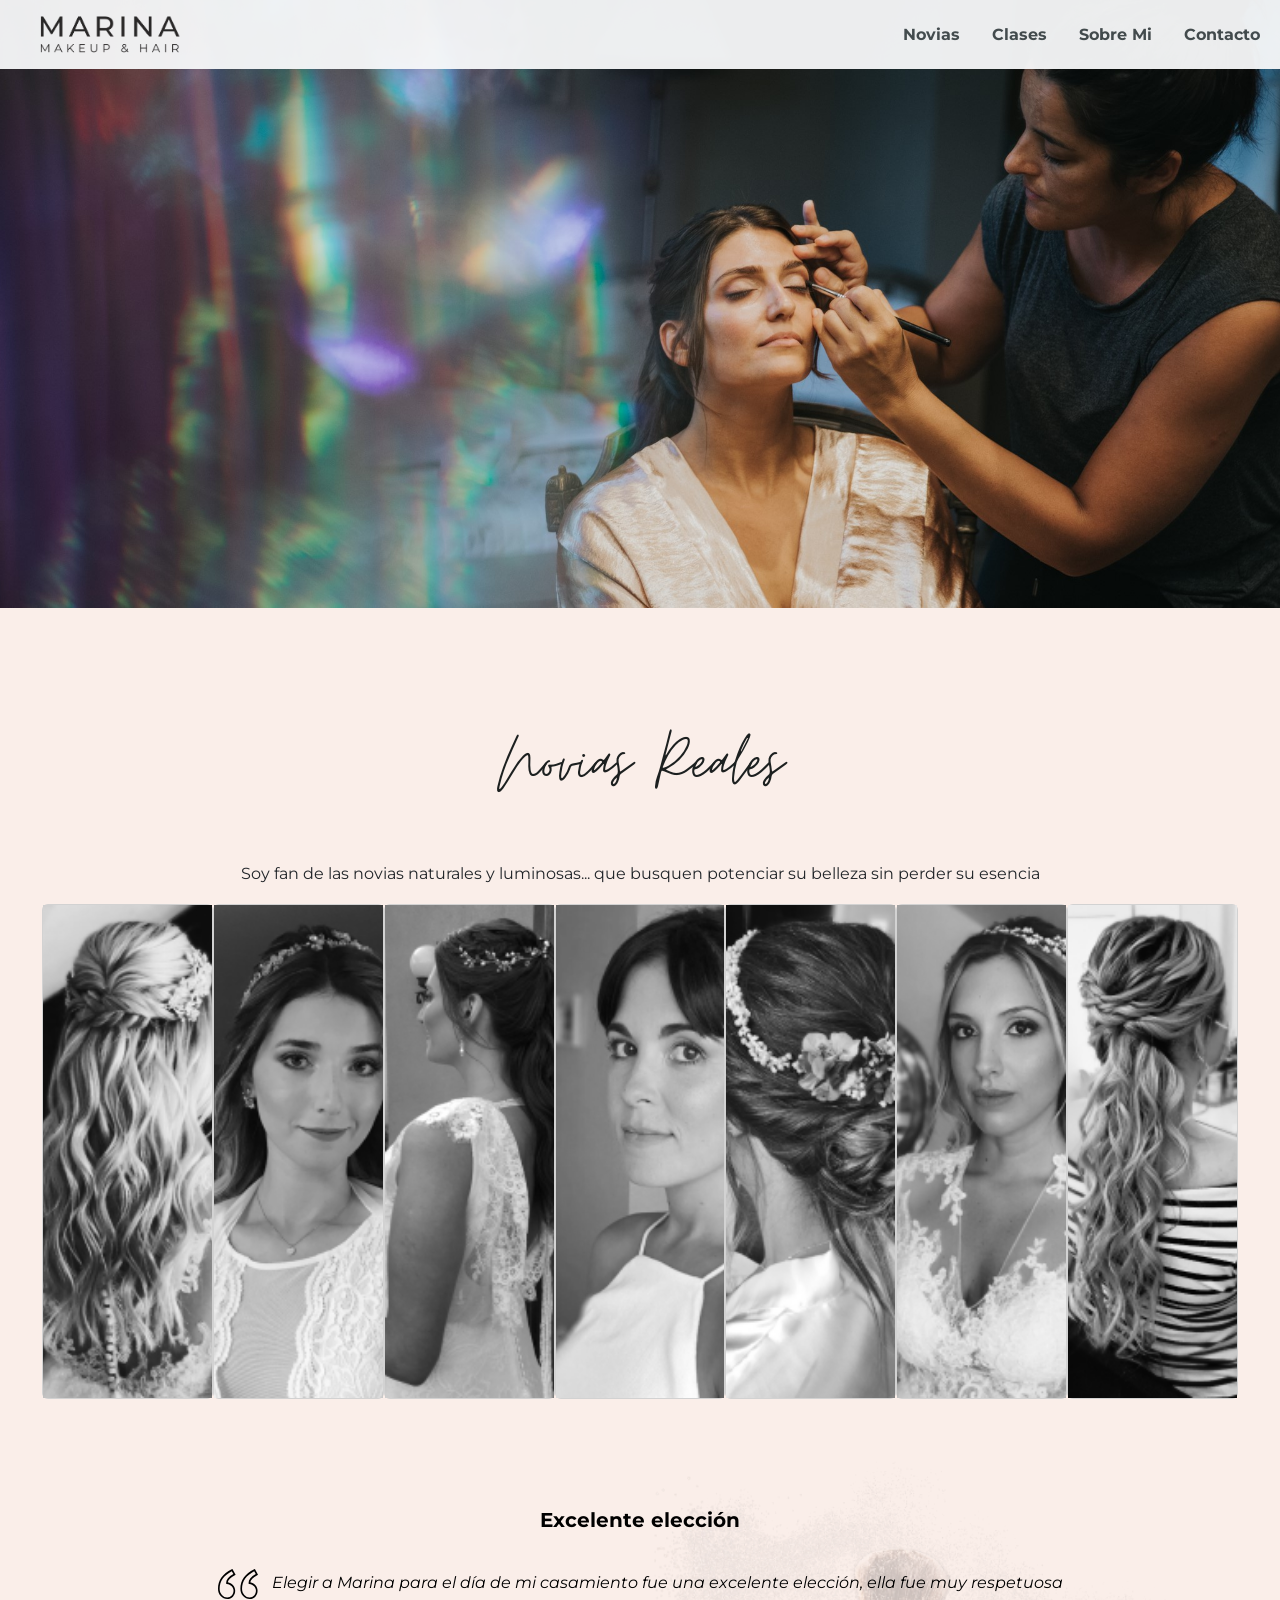
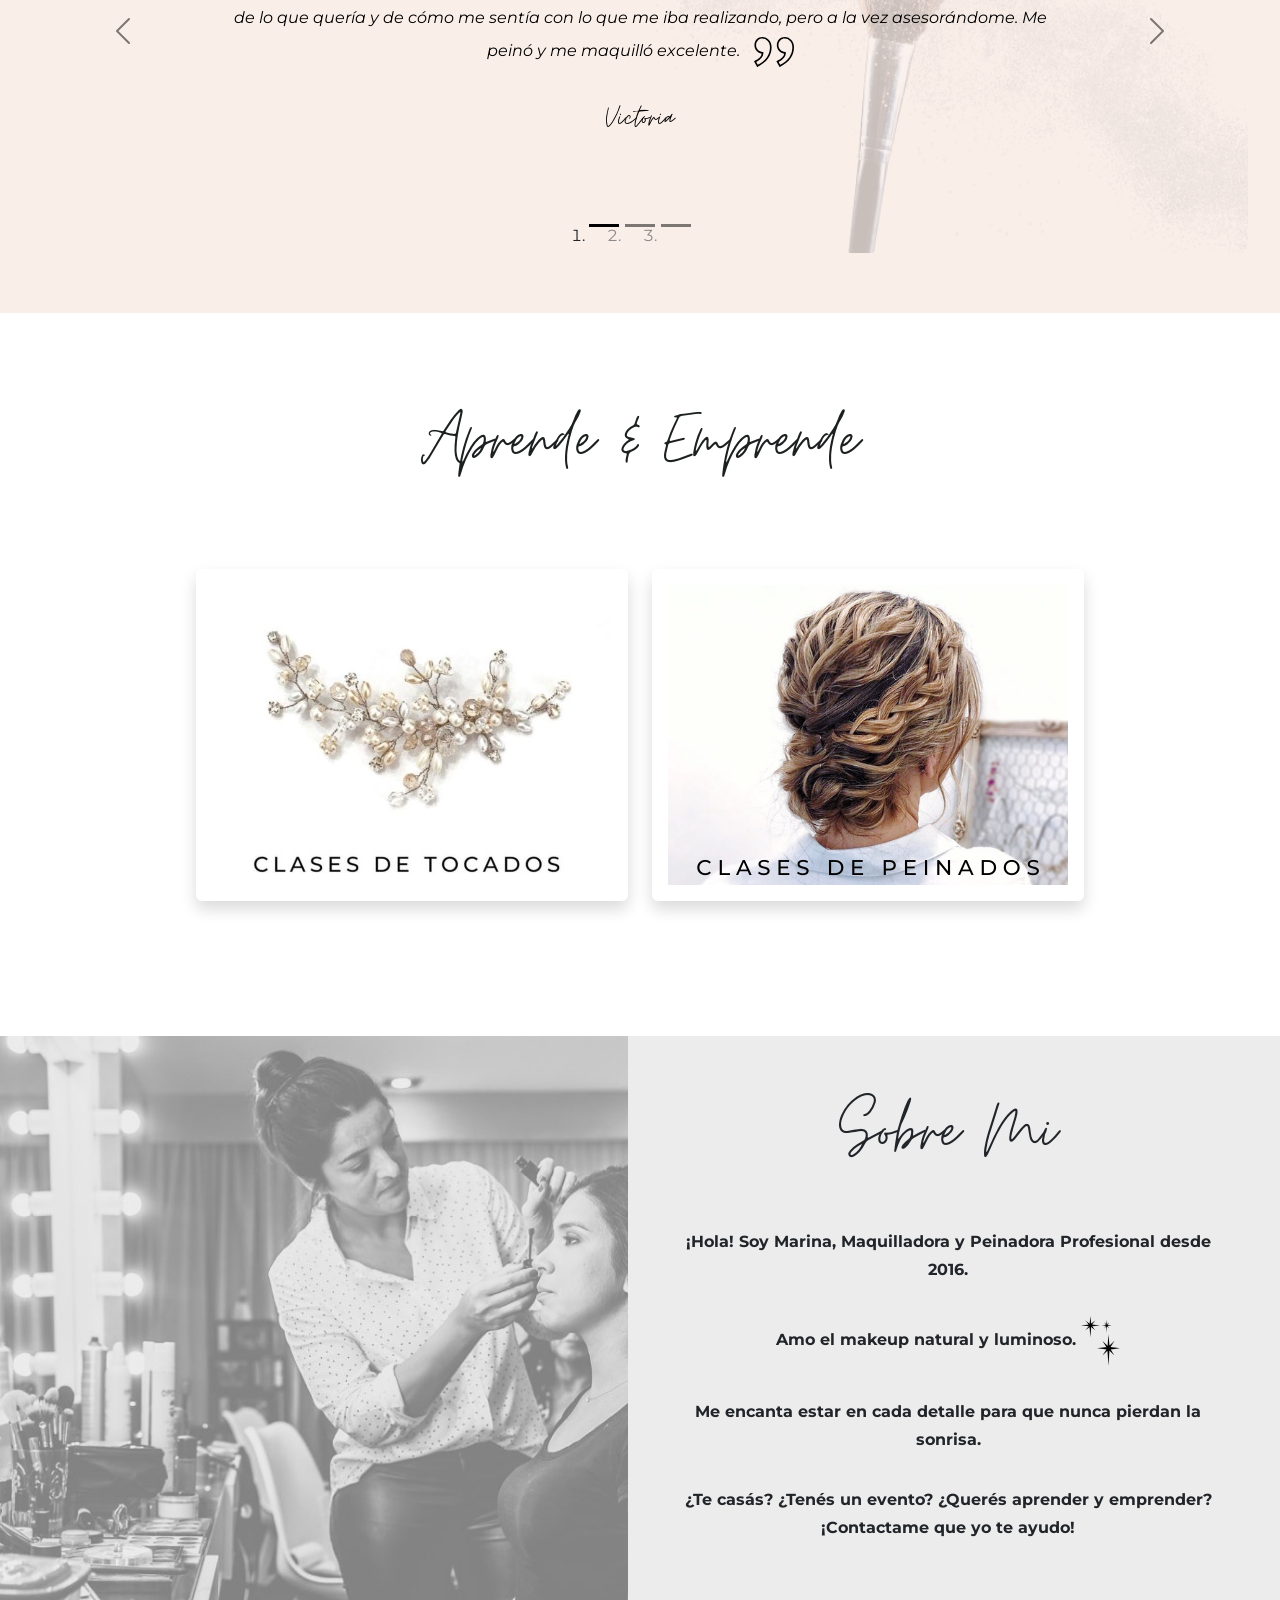
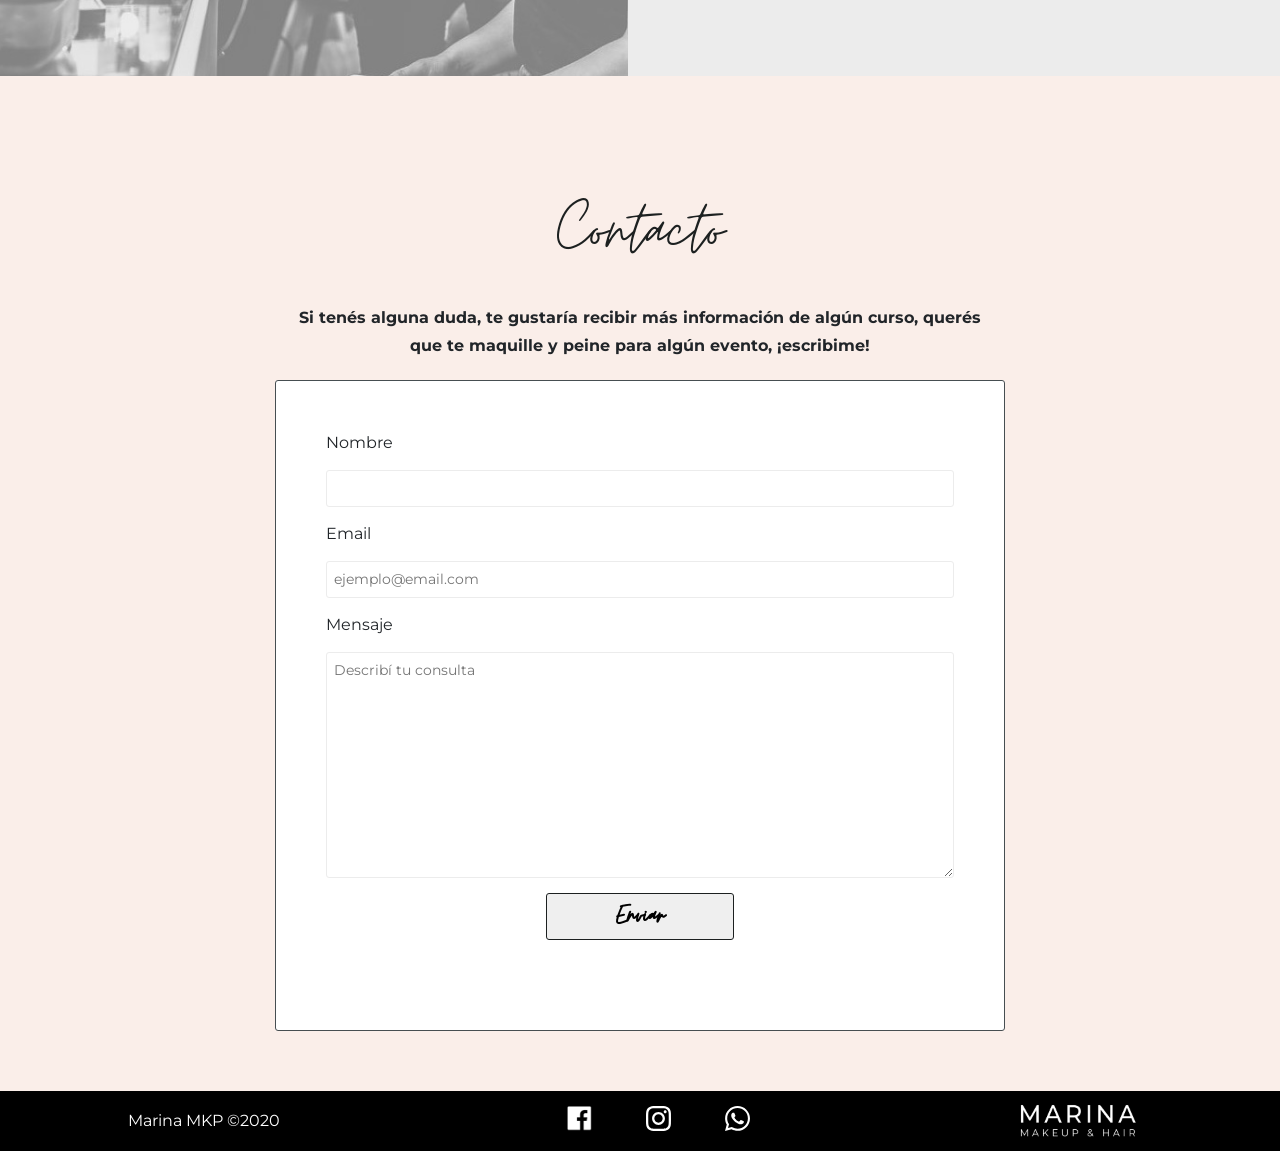
==== commit 8e869c1c: "text fix" ====
--- a/index.html
+++ b/index.html
@@ -140,7 +140,7 @@
     <!-- Sección Clases -->
     <div class="space-pre-section" id="clases"></div>
     <section class="section-clases">
-        <h1 class="sectionTitle">Aprender & Emprende</h1>    
+        <h1 class="sectionTitle">Aprende & Emprende</h1>    
 
         <div class="container d-flex justify-content-center mt-3">
             <div class="row mt-5">
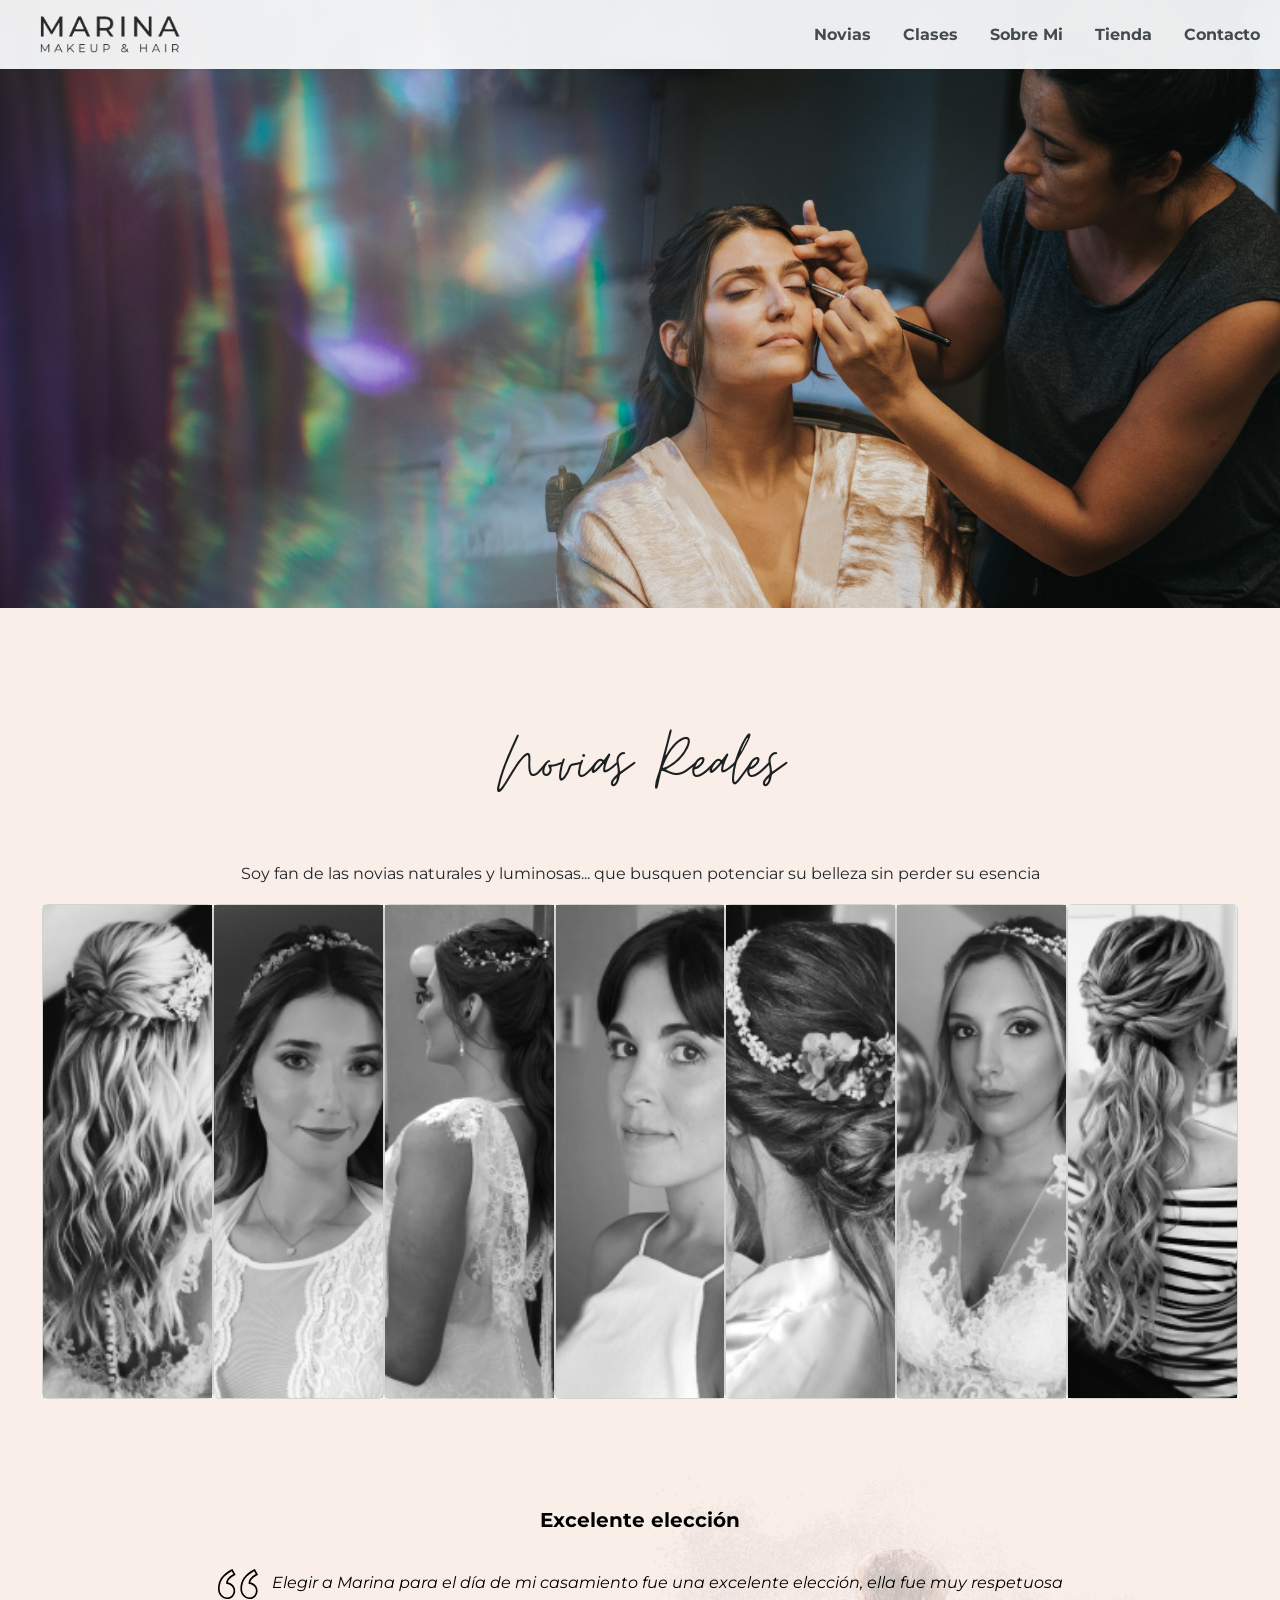
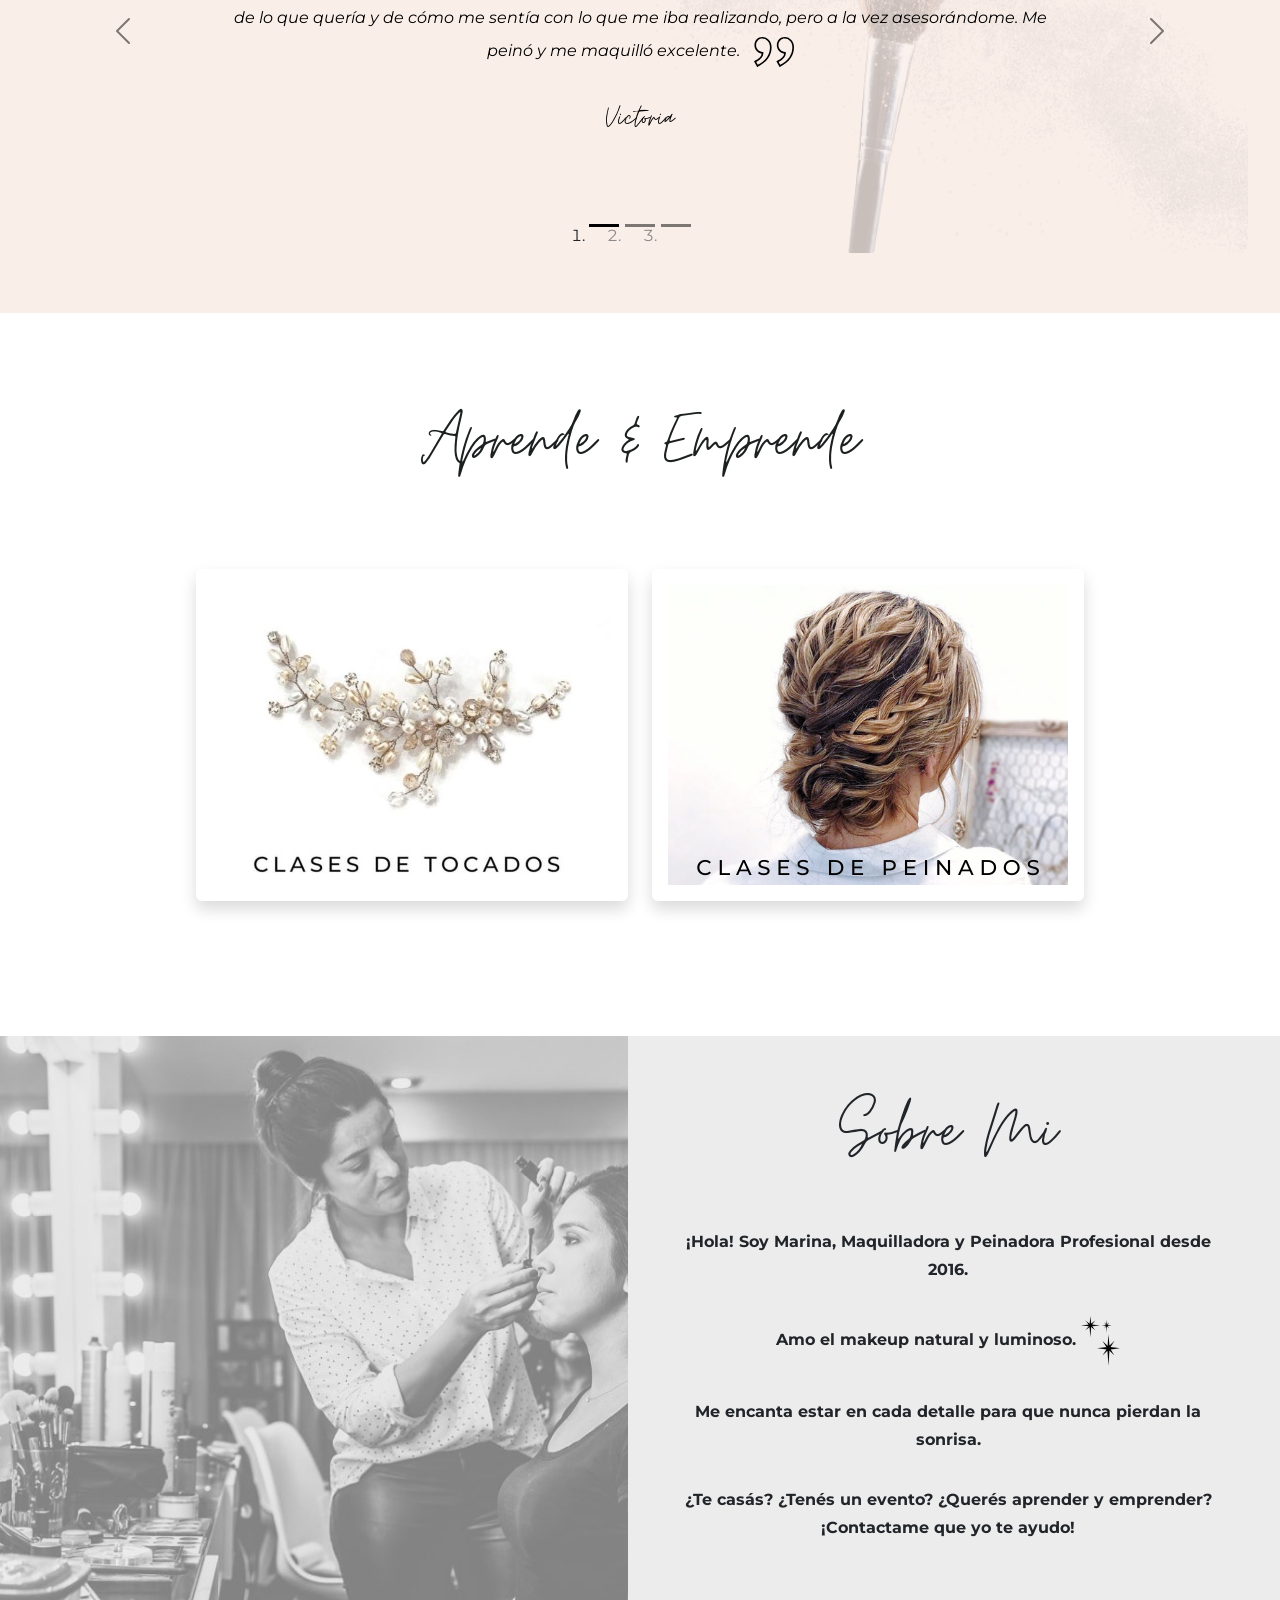
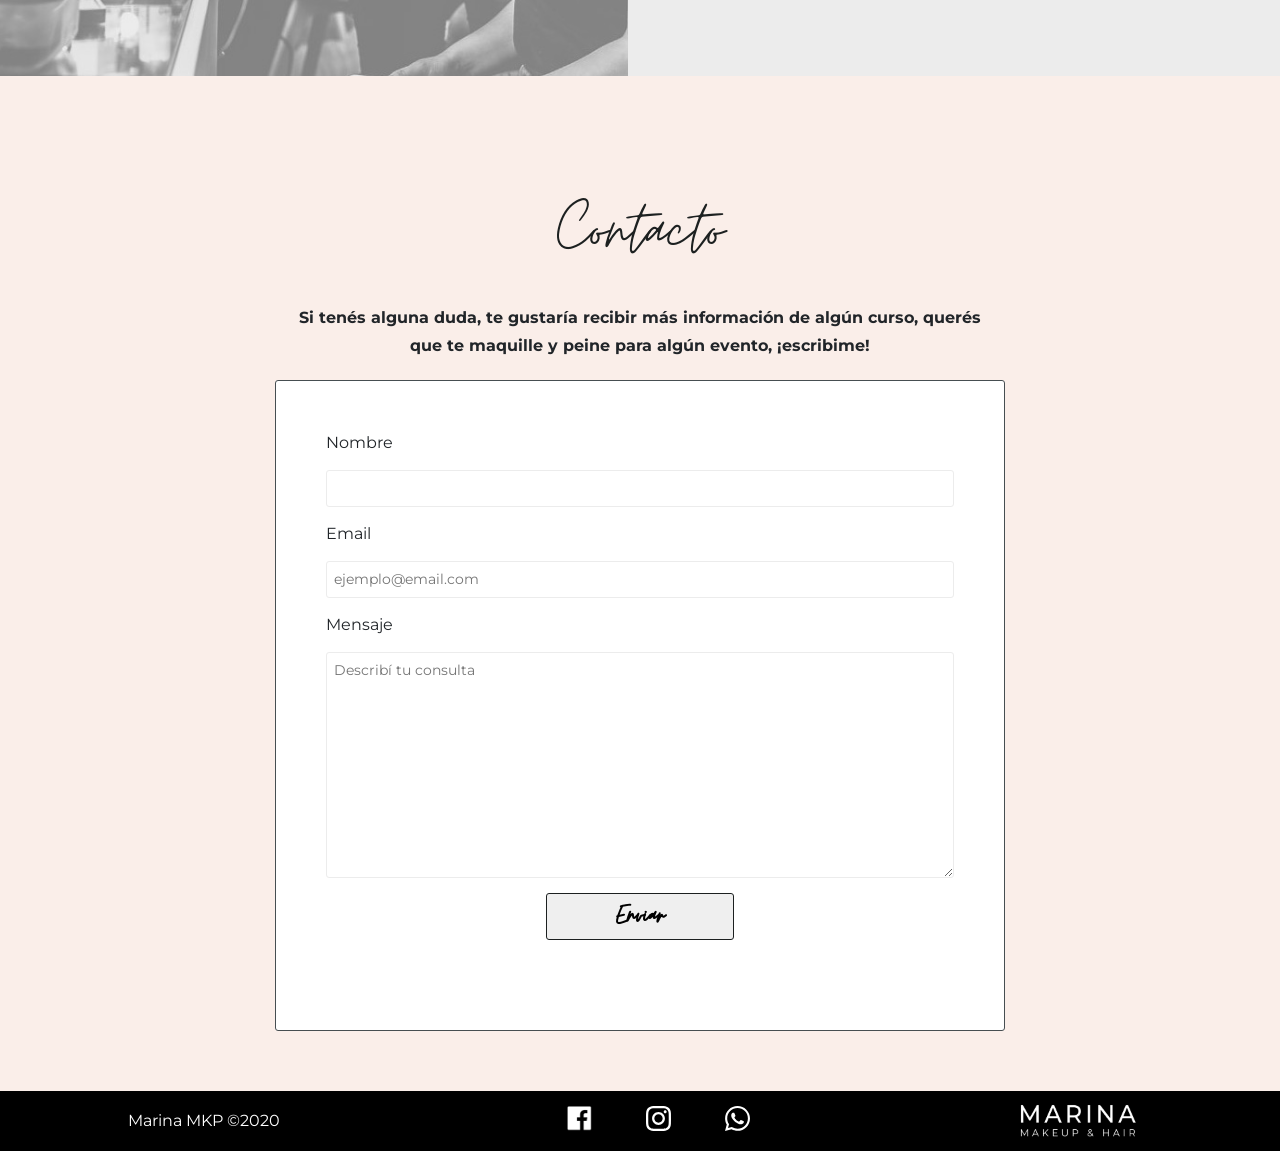
==== commit dd819296: "first commit for JS project" ====
--- a/index.html
+++ b/index.html
@@ -36,31 +36,16 @@
         <span class="navbar-toggler-icon"></span>
       </button>
       <div class="collapse navbar-collapse nav-bar-end" id="navbarNavAltMarkup">
-        <div class="navbar-nav">
+        <div class="navbar-nav nav-bar-items-responsive">
           <a class="nav-link fw-bold me-3" href="#novias">Novias</a>
           <a class="nav-link fw-bold me-3" href="#clases">Clases</a>
           <a class="nav-link fw-bold me-3" href="#sobreMi">Sobre Mi</a>
-          <a class="nav-link fw-bold" href="#contacto">Contacto</a>
+          <a class="nav-link fw-bold me-3" href="tienda.html">Tienda</a> 
+          <a class="nav-link fw-bold nav-bar-lastitem-responsive" href="#contacto">Contacto</a>
         </div>
       </div>
     </div>
   </nav>
-  <!-- <nav class="navbar navbar-expand-lg navbar-light nav-shadow container-fluid">
-        <div class="d-flex">
-        <a class="navbar-brand" href="index.html"><img src="images/logo-black.png" alt="Logo de Marina Makeup" class="logo"></a>
-        <button class="navbar-toggler" type="button" data-bs-toggle="collapse" data-bs-target="#navbarNavAltMarkup" aria-controls="navbarNavAltMarkup" aria-expanded="false" aria-label="Toggle navigation">
-            <span class="navbar-toggler-icon"></span>
-        </button>
-        <div class="collapse navbar-collapse nav-display justify-content-end" id="navbarNavAltMarkup">
-            <div class="navbar-nav">
-                <a class="nav-link fw-bold me-3" href="#novias">Novias</a>
-                <a class="nav-link fw-bold me-3" href="#clases">Clases</a>
-                <a class="nav-link fw-bold me-3" href="#sobreMi">Sobre Mi</a>
-                <a class="nav-link fw-bold" href="#contacto">Contacto</a>
-            </div>
-        </div>
-        </div>
-    </nav>     -->
 </header>
 
 <!-- Banner -->
@@ -151,7 +136,7 @@
                             <p class="clases-text-responsive">Vamos a ir armando juntas un tocado desde cero. Te muestro distintas técnicas y combinaciones</P>
                             <p class="clases-text-responsive">Te comparto mis tips para la elección de colores, el armado y asesoramiento para la venta.</p>
                             <p class="clases-text-responsive"><img src="images/clock.png" alt="Duración"> 2:30 hrs</p> 
-                            <a class="btn infoButton" target="_blank" href="https://api.whatsapp.com/send?phone=5491169494009?text=Me%20interesa%20la%20clase%20de%20tocados" role="button">Me Interesa</a>
+                            <a class="btn infoButton" target="_blank" href="https://wa.me/5491169494009?text=Me%20interesa%20la%20clase%20de%20tocados" role="button">Me Interesa</a>
                         </div>
                     </div>
                 </div>
@@ -161,7 +146,7 @@
                         <div class="layer-text">
                             <p class="clases-text-responsive">Te voy a enseñar a utilizar los distintos productos y herramientas para lograr los efectos deseados, según las características del cabello de la clienta.</P>
                             <p class="clases-text-responsive">No necesitás tener conocimientos previos. Al final del curso vas a poder realizar semirecogidos y recogidos, clásicos y bohemios.</p>
-                            <a class="btn infoButton" target="_blank" href="https://api.whatsapp.com/send?phone=5491169494009?text=Me%20interesa%20la%20clase%20de%20peinados" role="button">Me Interesa</a>
+                            <a class="btn infoButton" target="_blank" href="https://wa.me/5491169494009?text=Me%20interesa%20la%20clase%20de%20peinados" role="button">Me Interesa</a>
                         </div>
                     </div>                  
                 </div>
--- a/css/style.css
+++ b/css/style.css
@@ -50,10 +50,34 @@
   .nav-display {
     display: block;
   }
+
+  .logo {
+    max-width: 40%;
+  }
+
+  .nav-bar-items-responsive {
+    text-align: right;
+  }
+
+  .nav-bar-lastitem-responsive {
+    margin-right: 1rem !important;
+  }
 }
 @media only screen and (min-width: 415px) and (max-width: 960px) {
   .margin-mq {
     margin-top: 70px;
+  }
+
+  .logo {
+    max-width: 40%;
+  }
+
+  .nav-bar-items-responsive {
+    text-align: right;
+  }
+
+  .nav-bar-lastitem-responsive {
+    margin-right: 1rem !important;
   }
 }
 .logoFooter {
@@ -388,6 +412,14 @@
     bottom: 6%;
   }
 }
+.carrito {
+  position: fixed;
+  z-index: 3;
+  right: 20px;
+  top: 115px;
+  max-width: 80px;
+}
+
 * {
   margin: 0;
   padding: 0;
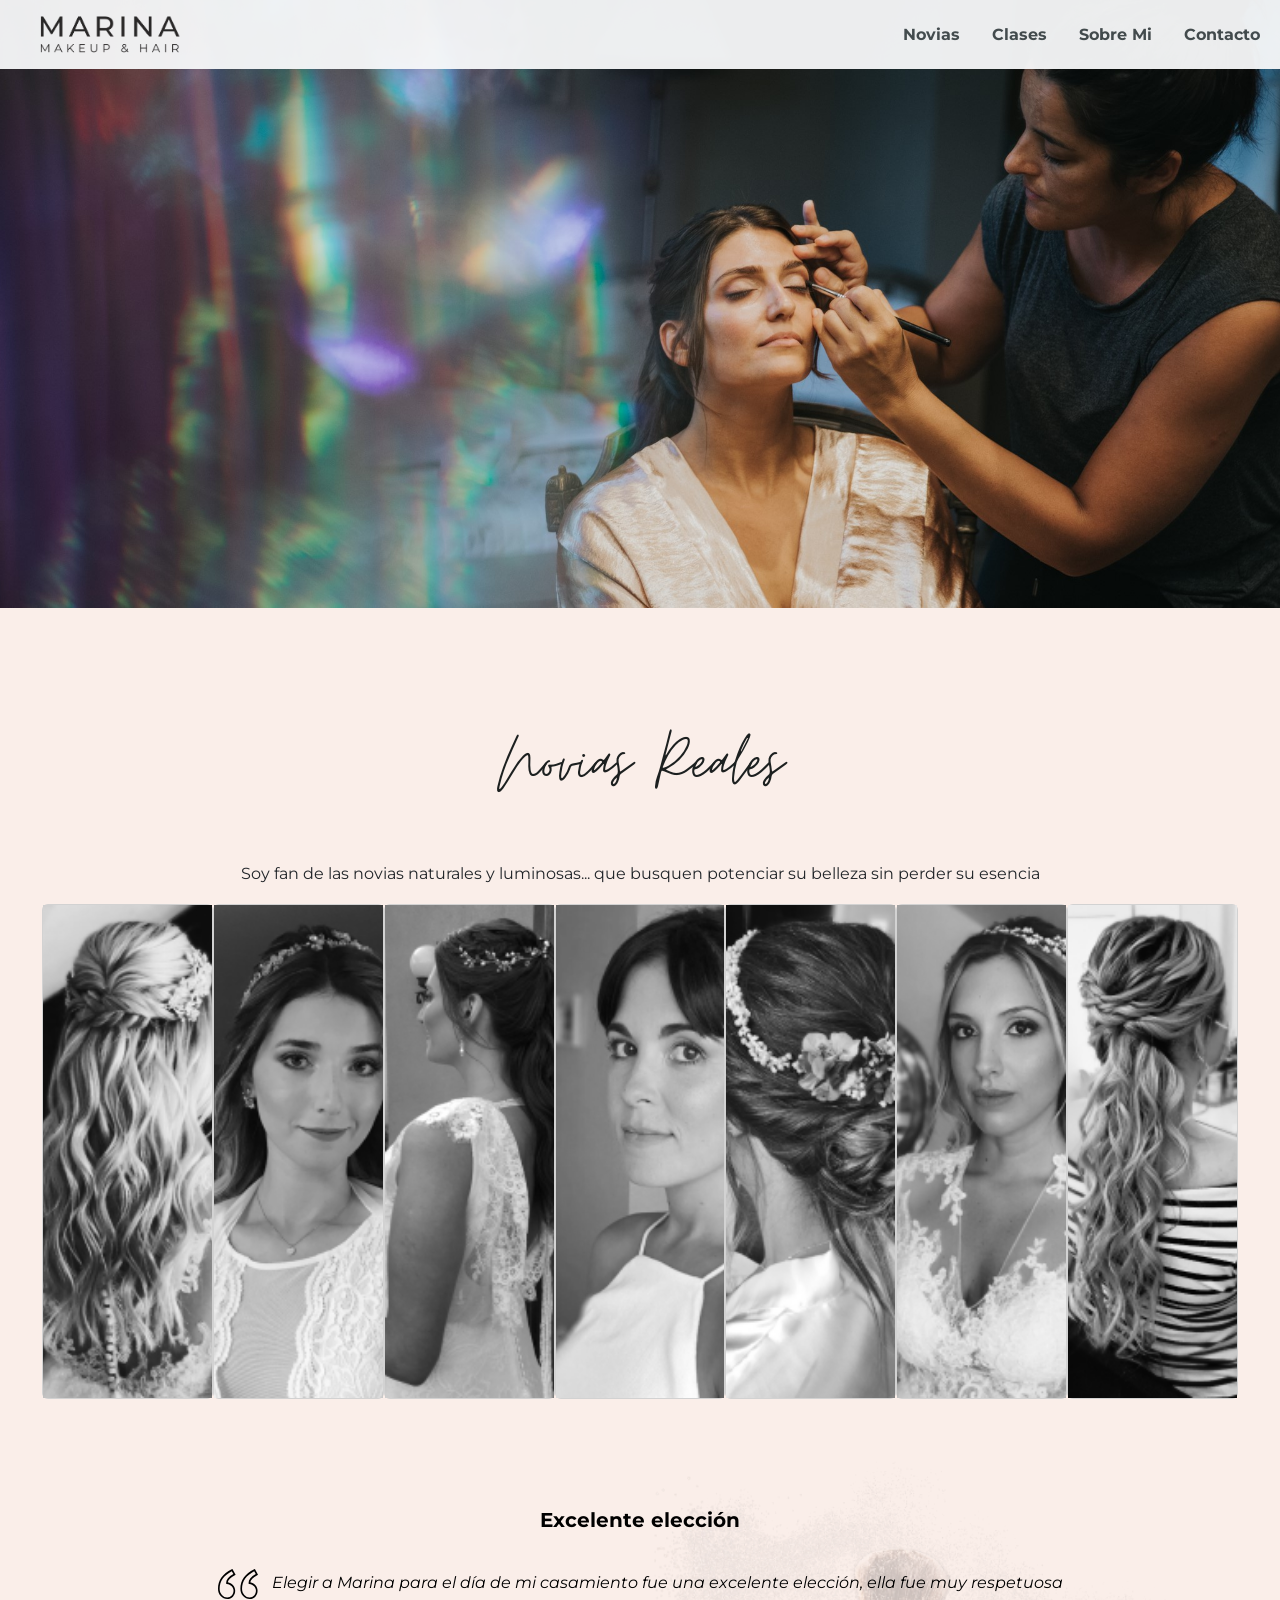
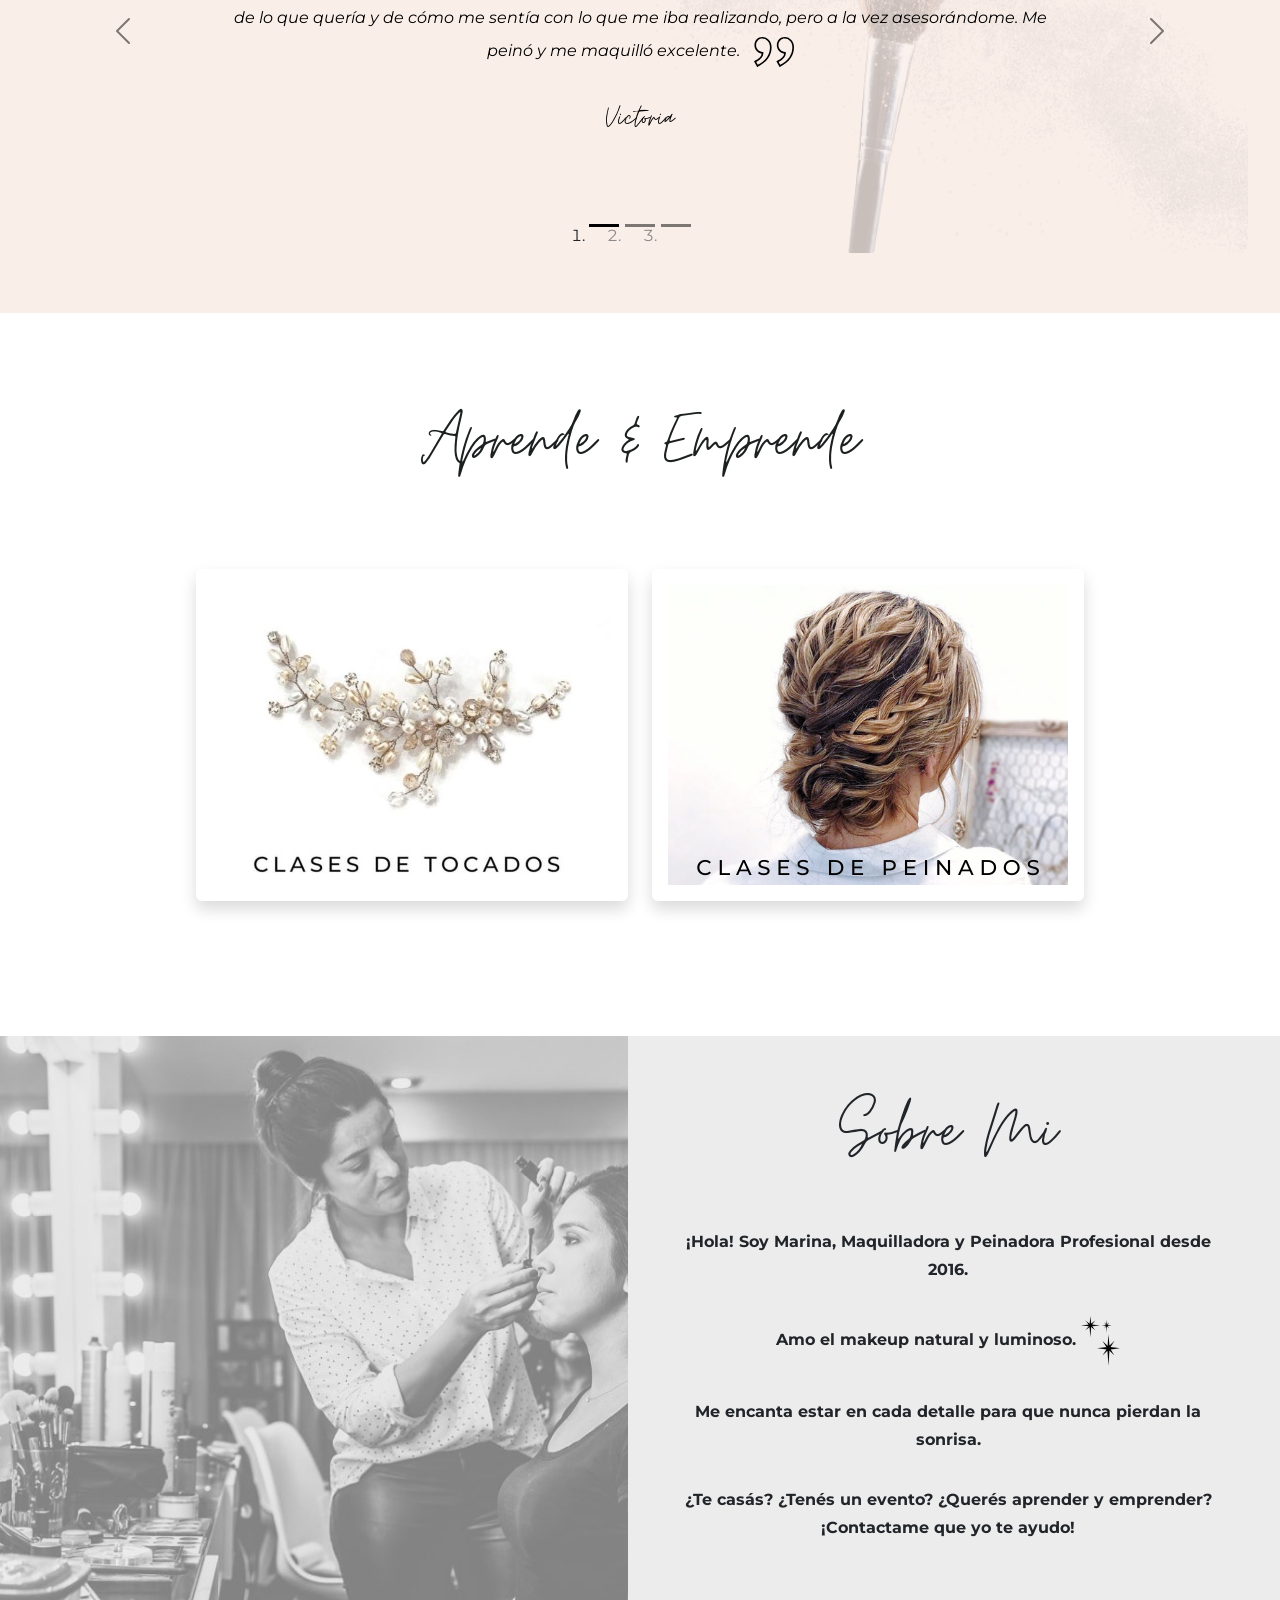
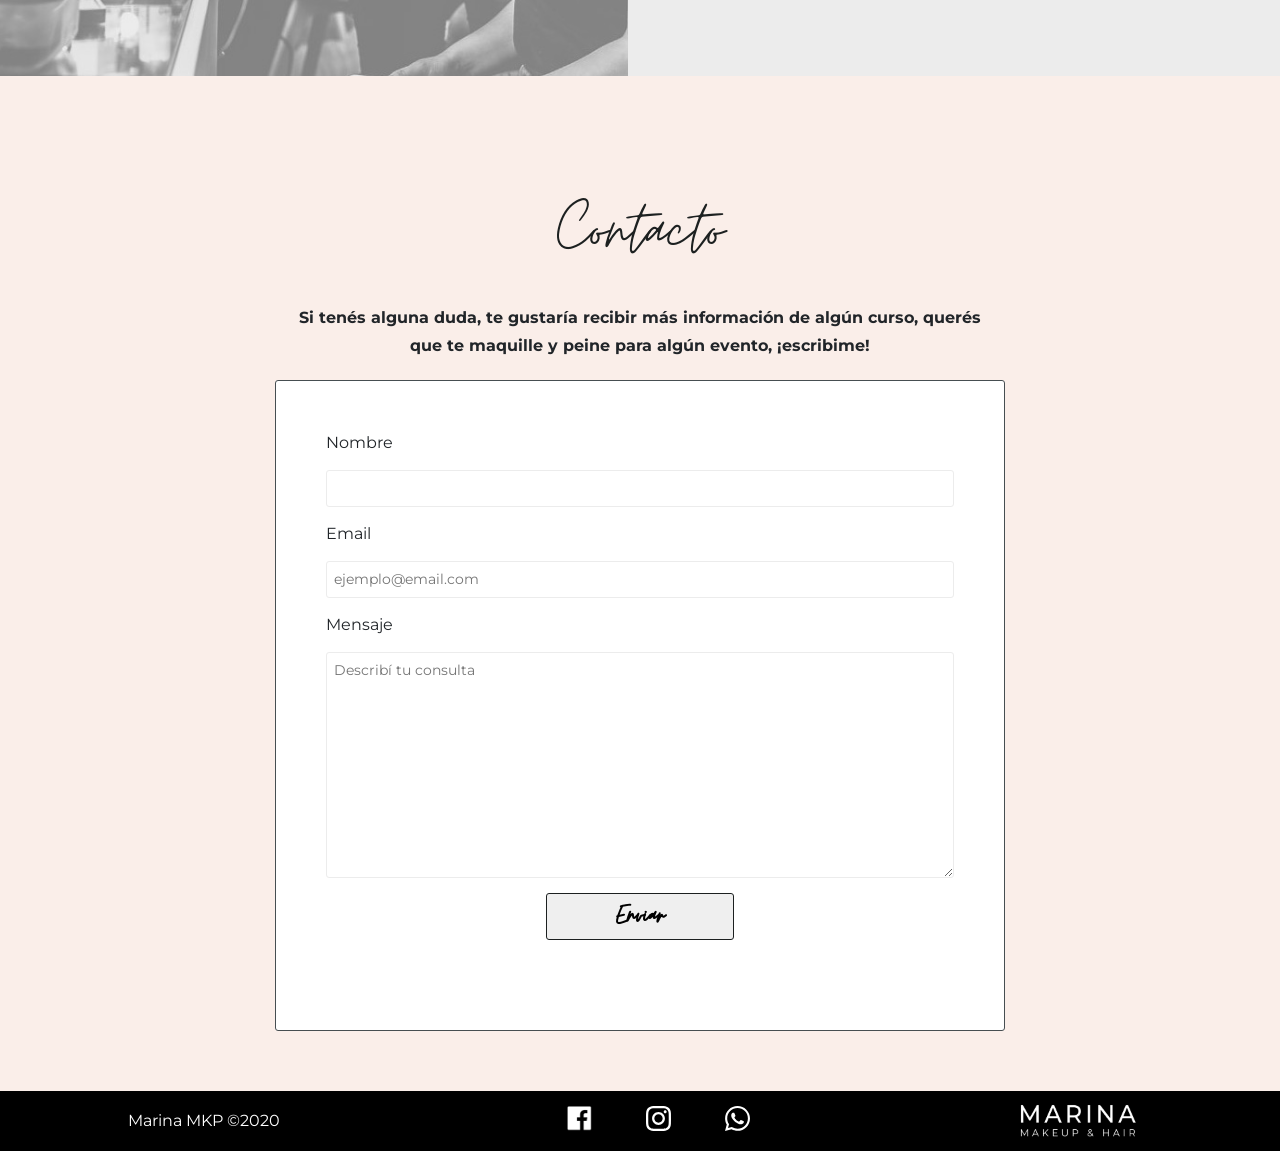
==== commit 10de2c28: "Update index.html" ====
--- a/index.html
+++ b/index.html
@@ -40,7 +40,7 @@
           <a class="nav-link fw-bold me-3" href="#novias">Novias</a>
           <a class="nav-link fw-bold me-3" href="#clases">Clases</a>
           <a class="nav-link fw-bold me-3" href="#sobreMi">Sobre Mi</a>
-          <a class="nav-link fw-bold me-3" href="tienda.html">Tienda</a> 
+<!--           <a class="nav-link fw-bold me-3" href="tienda.html">Tienda</a>  -->
           <a class="nav-link fw-bold nav-bar-lastitem-responsive" href="#contacto">Contacto</a>
         </div>
       </div>
@@ -241,4 +241,4 @@
     <script src="https://cdn.jsdelivr.net/npm/@popperjs/core@2.5.4/dist/umd/popper.min.js" integrity="sha384-q2kxQ16AaE6UbzuKqyBE9/u/KzioAlnx2maXQHiDX9d4/zp8Ok3f+M7DPm+Ib6IU" crossorigin="anonymous"></script>
     <script src="https://cdn.jsdelivr.net/npm/bootstrap@5.0.0-beta1/dist/js/bootstrap.min.js" integrity="sha384-pQQkAEnwaBkjpqZ8RU1fF1AKtTcHJwFl3pblpTlHXybJjHpMYo79HY3hIi4NKxyj" crossorigin="anonymous"></script>  
 </body>
-</html>+</html>
